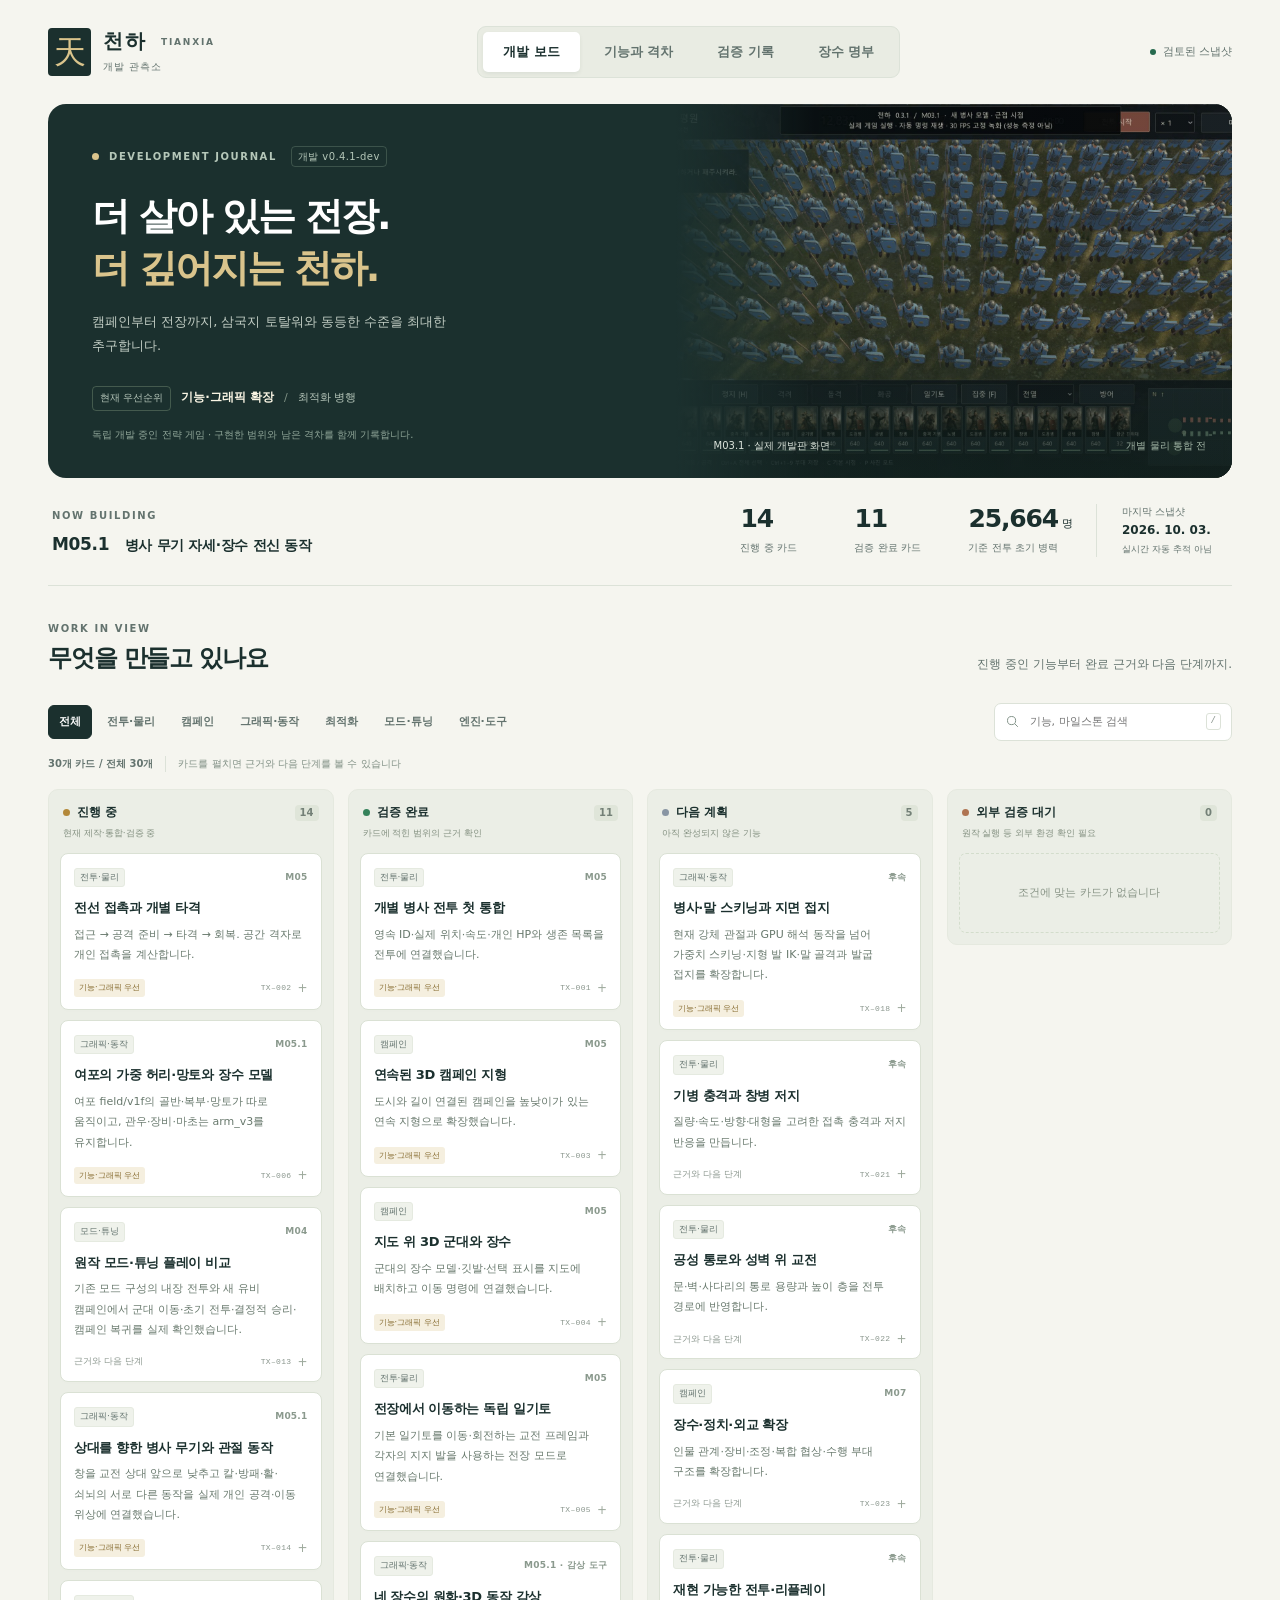
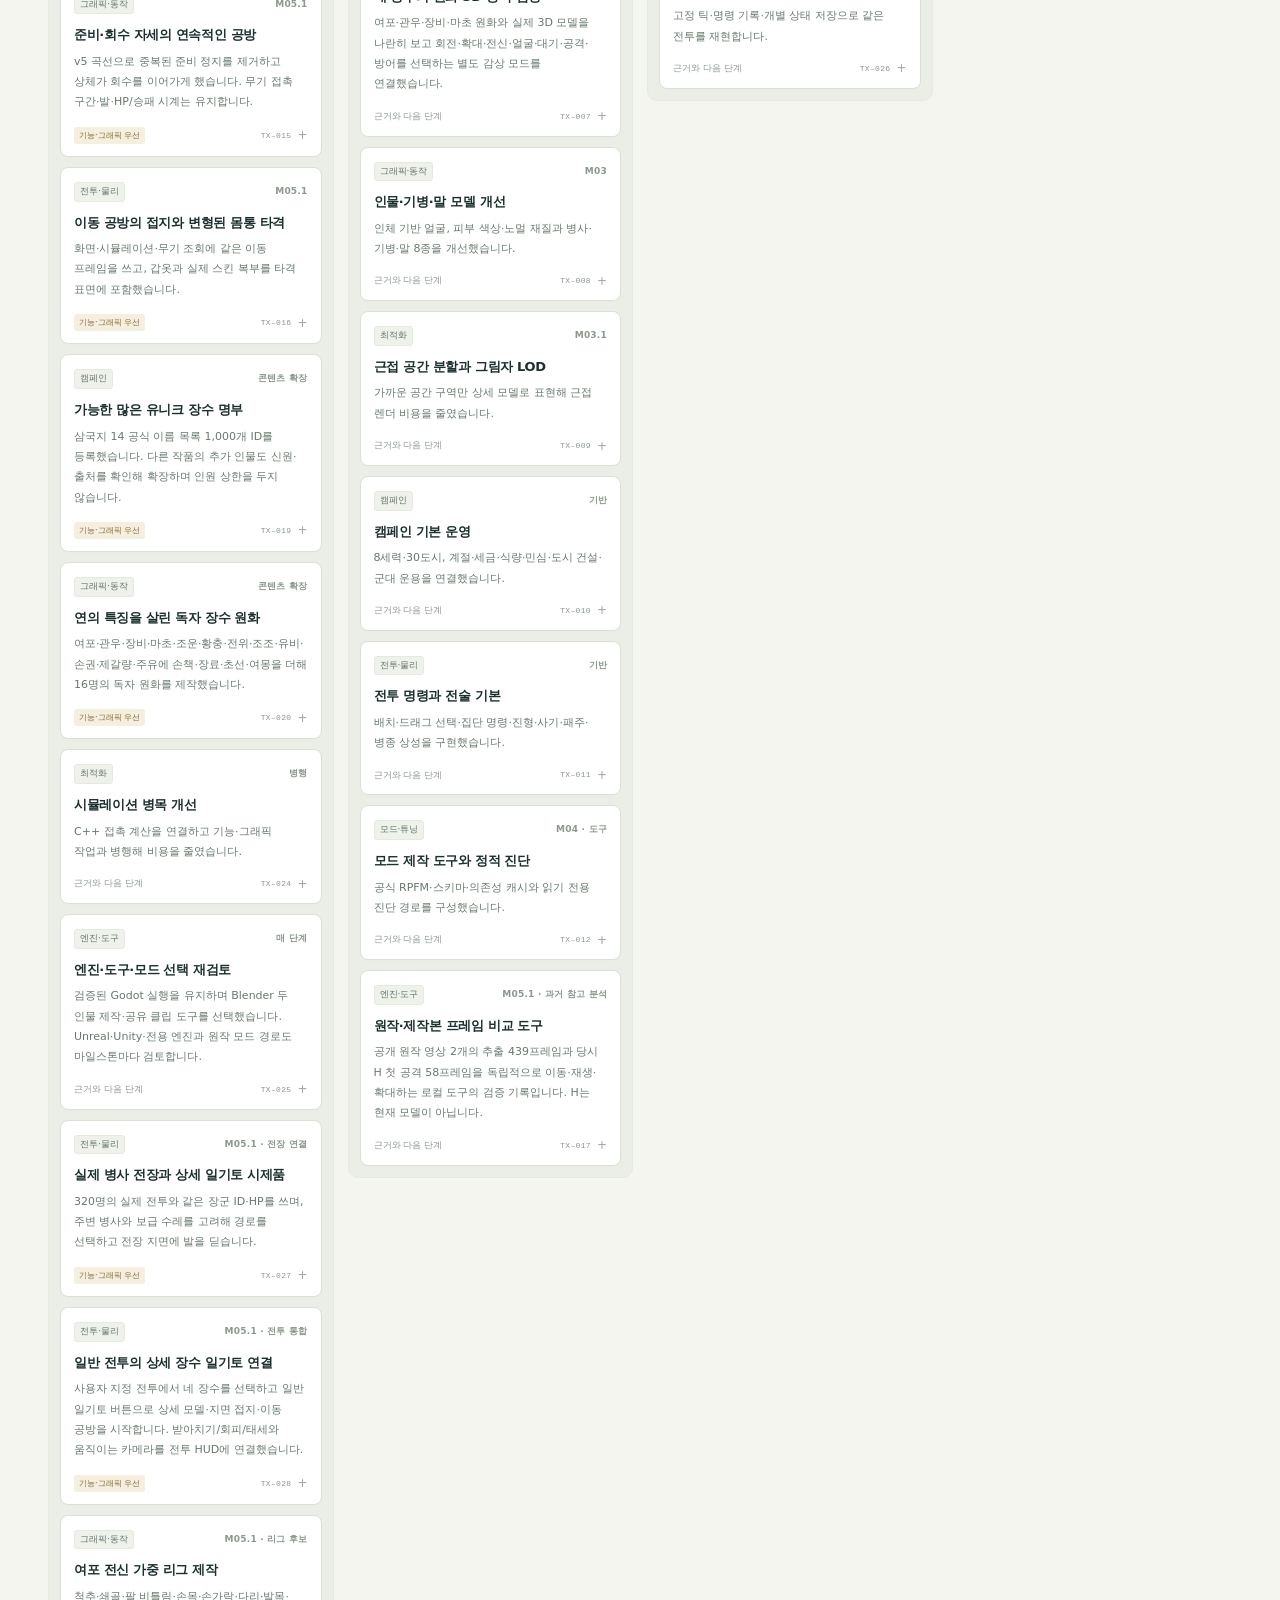
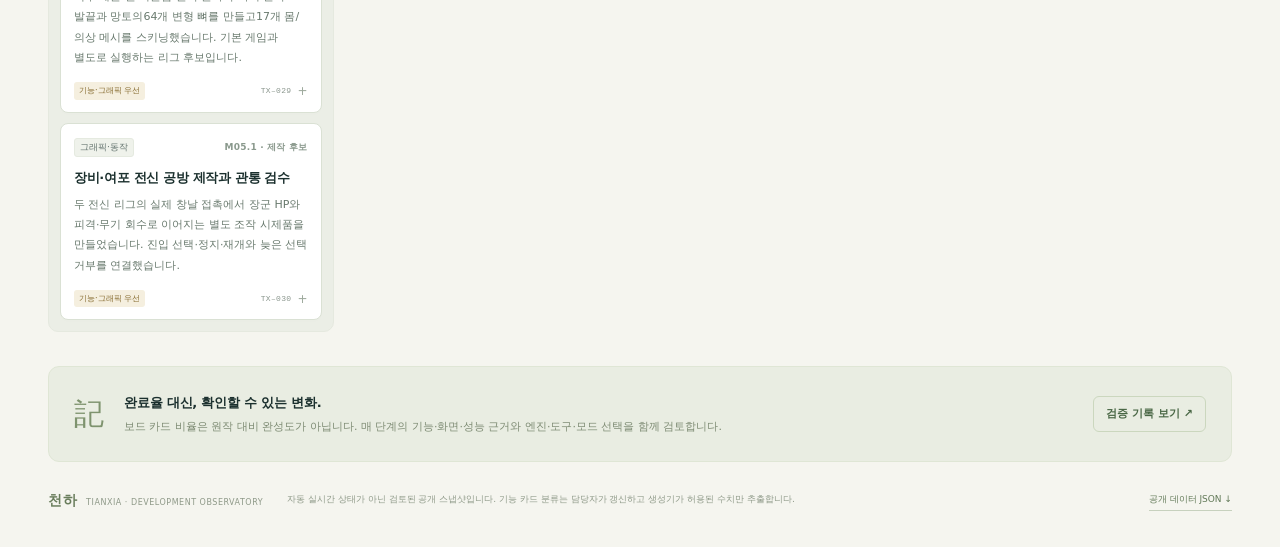
==== index.html @ 1b439d25 "Track playable first-strike recoil prototype and remaining battle work" ====
<!doctype html>
<html lang="ko">
<head>
  <meta charset="utf-8">
  <meta name="viewport" content="width=device-width, initial-scale=1">
  <meta name="theme-color" content="#152624">
  <meta name="description" content="천하 개발 관측소. 캠페인, 개별 병사 전투, 그래픽과 모드 제작의 현재 상태·계획·검증 기록을 확인합니다.">
  <title>천하 — 개발 관측소</title>
  <link rel="icon" href="data:image/svg+xml,%3Csvg xmlns='http://www.w3.org/2000/svg' viewBox='0 0 64 64'%3E%3Crect width='64' height='64' rx='12' fill='%23152624'/%3E%3Ctext x='32' y='47' text-anchor='middle' font-size='44' fill='%23e8cf96'%3E天%3C/text%3E%3C/svg%3E">
  <link rel="stylesheet" href="styles.css">
  <script defer src="monitor-data.js?v=20261003-reactive-first-strike"></script>
  <script defer src="app.js?v=20260928-armv3"></script>
</head>
<body>
  <a class="skip-link" href="#workspace">본문으로 이동</a>
  <header class="site-header">
    <a class="brand" href="#board" aria-label="천하 개발 관측소 처음으로"><span class="seal" aria-hidden="true">天</span><span><strong>천하 <span>TIANXIA</span></strong><small>개발 관측소</small></span></a>
    <nav class="view-nav" aria-label="보기 선택">
      <button type="button" data-view="board" class="active" aria-pressed="true">개발 보드</button>
      <button type="button" data-view="parity" aria-pressed="false">기능과 격차</button>
      <button type="button" data-view="evidence" aria-pressed="false">검증 기록</button>
      <a href="officers.html">장수 명부</a>
    </nav>
    <div class="snapshot-mark"><span class="status-dot"></span>검토된 스냅샷</div>
  </header>

  <main>
    <section class="hero" aria-labelledby="hero-title">
      <div class="hero-copy">
        <div class="eyebrow"><span class="live-mark"></span>DEVELOPMENT JOURNAL <span class="hero-version" id="hero-version">개발 빌드 확인 중</span></div>
        <h1 id="hero-title">더 살아 있는 전장.<br><span>더 깊어지는 천하.</span></h1>
        <p class="hero-description">캠페인부터 전장까지, 삼국지 토탈워와 동등한 수준을 최대한 추구합니다.</p>
        <div class="hero-priority"><span>현재 우선순위</span><strong>기능·그래픽 확장</strong><i aria-hidden="true">/</i><span>최적화 병행</span></div>
        <p class="hero-footnote">독립 개발 중인 전략 게임 · 구현한 범위와 남은 격차를 함께 기록합니다.</p>
      </div>
      <figure class="hero-image">
        <img src="assets/battle-m03-1.png" alt="천하 M03.1 개발판에서 방패와 창을 든 보병들의 근접 전투 화면" width="1920" height="1080" fetchpriority="high">
        <figcaption><span>M03.1 · 실제 개발판 화면</span><small>개별 물리 통합 전</small></figcaption>
      </figure>
    </section>

    <section class="summary-strip" aria-label="개발 현황 요약">
      <div class="summary-primary"><span class="eyebrow">NOW BUILDING</span><strong><b id="current-milestone">M05.1</b> <span id="current-milestone-title">병사 무기 자세·장수 전신 동작</span></strong></div>
      <div class="summary-value"><strong id="count-active">—</strong><span>진행 중 카드</span></div>
      <div class="summary-value"><strong id="count-complete">—</strong><span>검증 완료 카드</span></div>
      <div class="summary-value"><strong>25,664<small>명</small></strong><span>기준 전투 초기 병력</span></div>
      <div class="summary-updated"><span>마지막 스냅샷</span><time id="updated-time">—</time><small>실시간 자동 추적 아님</small></div>
    </section>

    <section class="workspace" id="workspace" aria-labelledby="workspace-title">
      <div class="section-heading"><div><div class="eyebrow" id="section-eyebrow">WORK IN VIEW</div><h2 id="workspace-title">무엇을 만들고 있나요</h2></div><p id="section-description">진행 중인 기능부터 완료 근거와 다음 단계까지.</p></div>
      <div class="toolbar" id="toolbar">
        <div class="domain-filters" id="domain-filters" role="group" aria-label="분야 필터"></div>
        <label class="search-box"><svg viewBox="0 0 24 24" fill="none" stroke="currentColor" stroke-width="1.6" aria-hidden="true"><circle cx="10.5" cy="10.5" r="6.5"></circle><path d="m15.5 15.5 5 5"></path></svg><span class="sr-only">카드와 기능 검색</span><input id="search" type="search" placeholder="기능, 마일스톤 검색" autocomplete="off"><kbd aria-hidden="true">/</kbd></label>
      </div>
      <div class="results-bar" id="results-bar"><span id="result-count" role="status" aria-live="polite"></span><span>카드를 펼치면 근거와 다음 단계를 볼 수 있습니다</span><button id="reset-filters" type="button" hidden>필터 초기화</button></div>

      <section id="board-view" class="view-panel" aria-label="상태별 개발 카드"><div class="kanban-board" id="kanban-board"></div></section>
      <section id="parity-view" class="view-panel" aria-label="기능 구현 범위 비교" hidden>
        <div class="context-note"><span class="note-symbol" aria-hidden="true">↗</span><p><strong>항목별 격차를 좁혀갑니다.</strong> 표의 ‘기반 구현’은 해당 분야 전체의 완성을 뜻하지 않습니다. 현재 동작하는 범위와 아직 필요한 기능을 함께 읽어주세요.</p></div>
        <div class="parity-wrap"><table class="parity-table"><caption class="sr-only">분야별 현재 구현, 남은 격차와 다음 작업</caption><thead><tr><th scope="col">분야</th><th scope="col">현재 구현</th><th scope="col">남은 격차</th><th scope="col">다음 작업</th></tr></thead><tbody id="parity-body"></tbody></table></div>
        <p id="parity-empty" class="empty-state" hidden>조건에 맞는 분야가 없습니다. 다른 검색어나 분야를 선택해주세요.</p>
      </section>
      <section id="evidence-view" class="view-panel" aria-label="마일스톤과 성능 검증 기록" hidden>
        <div class="milestone-timeline" id="milestone-timeline"></div>
        <div class="evidence-grid">
          <article class="evidence-card render-evidence"><div class="card-eyebrow"><span>M03.1 · 확인된 렌더 성능</span><span class="badge complete">측정 완료</span></div><h3>근접 화면을 더 가볍게</h3><div class="fps-comparison"><div><span>이전</span><strong id="fps-before">—</strong><small>평균 FPS</small></div><span class="comparison-arrow" aria-hidden="true">→</span><div class="fps-after"><span>개선 후</span><strong id="fps-after">—</strong><small>평균 FPS</small></div></div><div class="metric-row"><div><span>원거리 평균</span><strong id="fps-wide">—</strong></div><div><span>근접 p99 프레임</span><strong id="render-p99">—</strong></div><div><span>GPU 검사</span><strong id="gpu-checks">—</strong></div></div><p class="measurement-conditions" id="render-conditions"></p><p class="scope-note" id="render-scope"></p></article>
          <article class="evidence-card physics-evidence"><div class="card-eyebrow"><span>M05 · 첫 개별 병사 모듈</span><span class="badge in_progress">통합 진행</span></div><h3>개인 접촉, 숫자로 확인하기</h3><p class="physics-intro">기능 검사 통과와 대규모 실시간 성능을 따로 확인합니다.</p><div class="metric-row physics-top"><div><span>통과한 기능 검사</span><strong id="physics-checks">—</strong></div><div><span>접촉 타격 의도</span><strong id="physics-hits">—</strong></div><div><span>개별 사망</span><strong id="physics-deaths">—</strong></div></div><div class="physics-cost"><span>대규모 접촉 CPU / 스텝</span><div><strong id="physics-median">미측정</strong><span id="physics-p99">p99 미측정</span></div><p id="physics-budget"></p></div><p class="measurement-conditions" id="physics-conditions"></p><p class="scope-note">초기 분리 모델의 검사입니다. 완전한 비관통·3D 강체·무기 골격 충돌을 검증한 결과가 아닙니다. 통합 플레이·GPU 측정은 별도입니다.</p></article>
        </div>
        <div class="evidence-bottom"><article><h3>상태는 이렇게 읽습니다</h3><ul id="evidence-policy"></ul></article><article><h3>공개 데이터의 출처</h3><div id="evidence-sources"></div></article></div>
      </section>
    </section>
    <aside class="scope-banner"><span class="scope-icon" aria-hidden="true">記</span><div><strong>완료율 대신, 확인할 수 있는 변화.</strong><p>보드 카드 비율은 원작 대비 완성도가 아닙니다. 매 단계의 기능·화면·성능 근거와 엔진·도구·모드 선택을 함께 검토합니다.</p></div><button type="button" data-view="evidence">검증 기록 보기 <span aria-hidden="true">↗</span></button></aside>
  </main>
  <footer class="site-footer"><span><strong>천하</strong> TIANXIA · DEVELOPMENT OBSERVATORY</span><p id="snapshot-note">검토된 공개 개발 스냅샷</p><a href="monitor-data.json" download>공개 데이터 JSON <span aria-hidden="true">↓</span></a></footer>
  <noscript><div class="noscript-message">이 대시보드는 카드 표시와 필터에 JavaScript를 사용합니다. <a href="monitor-data.json">공개 데이터 JSON</a>에서 내용을 확인할 수 있습니다.</div></noscript>
</body>
</html>
---- styles.css ----
@charset "UTF-8";
:root{--ink:#1b302e;--muted:#63736e;--paper:#f5f5ef;--line:#dce2d8;--green:#266a4e;--gold:#dac48c;--white:#fff;--radius:14px;--font:"Pretendard","Apple SD Gothic Neo","Malgun Gothic",system-ui,sans-serif}
*{box-sizing:border-box}body{margin:0;background:var(--paper);color:var(--ink);font-family:var(--font);font-size:14px;line-height:1.65;word-break:keep-all}button,input{font:inherit}button,a,input{ -webkit-tap-highlight-color:transparent}button{cursor:pointer}button:focus-visible,a:focus-visible,input:focus-visible,summary:focus-visible{outline:3px solid #aa7b2e;outline-offset:4px}button{color:inherit}a{color:inherit;text-decoration:none}img{max-width:100%;display:block}h1,h2,h3,p,figure{margin:0}button{border:0;background:none}button[hidden],[hidden]{display:none!important}.sr-only{position:absolute;width:1px;height:1px;padding:0;margin:-1px;overflow:hidden;clip:rect(0,0,0,0);white-space:nowrap;border:0}.skip-link{position:fixed;top:-80px;left:16px;background:var(--ink);color:#fff;padding:12px 20px;z-index:10}.skip-link:focus{top:12px}.eyebrow{font-size:10px;letter-spacing:.16em;font-weight:750;line-height:1.5;color:var(--muted)}
.site-header{max-width:1584px;margin:auto;height:104px;padding:0 48px;display:flex;align-items:center;justify-content:space-between;gap:28px}.brand{display:flex;align-items:center;gap:12px;min-width:180px}.seal{display:grid;place-items:center;background:var(--ink);color:var(--gold);width:43px;height:48px;border-radius:4px;font-family:serif;font-size:32px;line-height:1}.brand strong{font-size:20px;letter-spacing:.1em;line-height:1.2}.brand strong span{font-size:9px;letter-spacing:.2em;vertical-align:middle;margin-left:5px;color:var(--muted)}.brand small{display:block;font-size:10px;color:var(--muted);letter-spacing:.1em;margin-top:4px}.view-nav{display:flex;gap:4px;padding:5px;background:#e9ece3;border:1px solid var(--line);border-radius:9px}.view-nav button{padding:9px 20px;border-radius:5px;font-size:13px;font-weight:650;color:var(--muted);transition:background .18s,color .18s}.view-nav button:hover{color:var(--ink);background:#f3f5ef}.view-nav button.active{background:#fff;color:var(--ink);box-shadow:0 2px 4px #172b2110}.snapshot-mark{font-size:11px;color:var(--muted);display:flex;align-items:center;gap:7px}.status-dot{width:6px;height:6px;border-radius:50%;background:var(--green)}main{max-width:1584px;padding:0 48px;margin:auto}
.hero{background:var(--ink);border-radius:18px;min-height:350px;display:grid;grid-template-columns:1fr 47%;overflow:hidden;color:#fff;position:relative}.hero-copy{padding:42px 44px 35px;z-index:1}.hero .eyebrow{color:#b5c7b9;display:flex;align-items:center;gap:10px}.live-mark{width:7px;height:7px;background:var(--gold);border-radius:50%}.hero-version{font-weight:500;border:1px solid #66807170;border-radius:4px;padding:2px 6px;font-size:10px;letter-spacing:.04em;margin-left:4px}.hero h1{font-size:clamp(29px,3vw,43px);letter-spacing:-.055em;font-weight:650;line-height:1.35;margin:23px 0 16px}.hero h1 span{color:var(--gold)}.hero-description{font-size:13px;line-height:1.9;color:#c2cdc4;max-width:385px}.hero-priority{display:flex;align-items:center;gap:10px;font-size:11px;margin-top:27px;color:#b6c6ba}.hero-priority strong{font-size:12px;color:#faf5e4}.hero-priority>span:first-child{border:1px solid #9cb59450;border-radius:4px;padding:3px 7px;font-size:10px}.hero-priority i{font-style:normal;color:#809386}.hero-footnote{font-size:10px;color:#8fa598;margin-top:16px}.hero-image{position:relative;min-width:0;background:#2e3b2e}.hero-image:after{content:"";position:absolute;inset:0;background:linear-gradient(90deg,#1b302e 0%,#1b302e30 25%,#17272412 65%),linear-gradient(0deg,#11211ecf,transparent 40%);pointer-events:none}.hero-image img{width:100%;height:100%;object-fit:cover;object-position:53% 44%;position:absolute;filter:saturate(.7)}.hero-image figcaption{position:absolute;bottom:24px;right:26px;left:38px;z-index:1;display:flex;justify-content:space-between;gap:12px;font-size:10px;color:#dce4dc}.hero-image figcaption small{font-size:10px;color:#a3b6a6}
.summary-strip{display:flex;align-items:center;justify-content:space-between;gap:24px;padding:25px 4px 27px;border-bottom:1px solid var(--line)}.summary-primary{flex:1}.summary-primary strong{display:block;font-size:17px;margin-top:4px;font-weight:750;letter-spacing:-.02em}.summary-primary strong span{font-size:14px;font-weight:600;margin-left:10px}.summary-value{min-width:90px}.summary-value>strong{display:block;font-size:25px;line-height:1.2;letter-spacing:-.045em;font-weight:650;font-variant-numeric:tabular-nums}.summary-value small{font-size:11px;font-weight:500;margin-left:4px}.summary-value>span{display:block;font-size:10px;color:var(--muted);margin-top:6px}.summary-updated{border-left:1px solid var(--line);padding-left:25px;min-width:132px;display:grid;font-size:10px;color:var(--muted)}.summary-updated time{font-size:12px;color:var(--ink);font-weight:600}.summary-updated small{font-size:9px;margin-top:2px}
.workspace{padding-top:35px;scroll-margin-top:25px}.section-heading{display:flex;align-items:flex-end;justify-content:space-between;gap:20px}.section-heading h2{font-size:24px;letter-spacing:-.05em;font-weight:650;margin-top:3px}.section-heading>p{font-size:12px;color:var(--muted);padding-bottom:4px}.toolbar{display:flex;justify-content:space-between;align-items:center;gap:15px;margin-top:24px}.domain-filters{display:flex;gap:4px;flex-wrap:wrap}.domain-filters button{font-size:11px;font-weight:600;padding:7px 10px;border-radius:6px;color:var(--muted);border:1px solid transparent;transition:all .15s}.domain-filters button:hover{background:#e7ece2;color:var(--ink)}.domain-filters button.active{background:var(--ink);color:#fff;border-color:var(--ink)}.search-box{display:flex;align-items:center;gap:8px;background:#fff;border:1px solid var(--line);padding:8px 10px;border-radius:7px;min-width:217px}.search-box svg{width:15px;height:15px;color:#839389;flex-shrink:0}.search-box input{min-width:0;width:170px;border:0;outline:none;background:transparent;font-size:11px;color:var(--ink)}.search-box:focus-within{border-color:#638271;box-shadow:0 0 0 2px #266a4e14}.search-box input:focus-visible{outline:none}.search-box kbd{font-size:9px;border:1px solid var(--line);padding:0 4px;border-radius:3px;color:#86918a}.results-bar{display:flex;align-items:center;gap:12px;font-size:10px;color:#819085;margin:14px 0 16px;min-height:18px}.results-bar>span:first-child{color:var(--muted);font-weight:600}.results-bar>span:nth-child(2){border-left:1px solid var(--line);padding-left:12px}.results-bar button{font-size:10px;color:var(--green);text-decoration:underline;padding:0;margin-left:auto}
.kanban-board{display:grid;grid-template-columns:repeat(4,minmax(0,1fr));gap:14px;align-items:start}.kanban-column{background:#ebeee6;padding:13px 11px 11px;border-radius:10px;min-width:0;border:1px solid #e5e9df}.column-heading{display:flex;align-items:center;gap:7px;padding:0 3px}.column-heading h3{font-size:12px;font-weight:700}.column-heading .count{font-size:10px;color:#738077;font-weight:650;background:#dfe5d9;padding:0 5px;border-radius:4px;margin-left:auto}.column-dot{width:7px;height:7px;flex-shrink:0;border-radius:50%}.in_progress .column-dot{background:#b38839}.complete .column-dot{background:#35825b}.planned .column-dot{background:#8895a3}.external .column-dot{background:#af7452}.column-description{font-size:9px;color:#839080;margin:3px 3px 12px}.card-stack{display:grid;gap:10px}.task-card{background:#fff;border:1px solid #dae1d4;border-radius:8px;box-shadow:0 2px 3px #1b302e02;transition:border-color .15s,box-shadow .15s}.task-card:hover{border-color:#aebfa8;box-shadow:0 3px 10px #1b302e08}.task-card summary{cursor:pointer;list-style:none;padding:14px 13px 12px}.task-card summary::-webkit-details-marker{display:none}.task-meta{display:flex;align-items:center;justify-content:space-between;gap:5px;font-size:9px;line-height:1.3;margin-bottom:11px;color:var(--muted)}.domain-label{background:#eff2eb;border:1px solid #e5eae0;padding:3px 5px;border-radius:3px;white-space:nowrap}.milestone-label{font-weight:650;font-size:9px;letter-spacing:.025em;color:#8a998d}.task-title{font-size:13px;line-height:1.5;font-weight:750;letter-spacing:-.025em;color:var(--ink)}.task-summary{font-size:11px;line-height:1.85;color:#68796d;margin-top:7px;word-break:keep-all}.task-bottom{display:flex;align-items:center;gap:6px;margin-top:14px;font-size:9px;color:#8a968d}.priority-chip{font-size:8px;color:#856a2e;background:#f5efdf;padding:2px 5px;border-radius:3px}.task-id{margin-left:auto;font-size:8px;font-family:ui-monospace,monospace;letter-spacing:.04em}.expand-icon{font-size:12px;line-height:1;color:#9da99c;transition:transform .15s}.task-card[open] .expand-icon{transform:rotate(45deg)}.task-detail{border-top:1px solid #e8ece3;background:#fbfcf9;padding:12px 13px;border-radius:0 0 8px 8px}.task-detail h4{margin:0 0 4px;font-size:9px;letter-spacing:.03em;color:#758b79}.task-detail p{font-size:11px;color:#5b6e5e;line-height:1.85}.task-detail h4:not(:first-child){margin-top:10px}.column-empty{font-size:11px;color:#899587;text-align:center;padding:30px 10px;border:1px dashed #d3ddcc;border-radius:7px}.context-note{display:flex;gap:14px;background:#e9eee4;padding:16px 19px;border-radius:9px;margin-bottom:18px;font-size:12px;color:var(--muted)}.context-note strong{color:var(--ink);margin-right:7px}.note-symbol{font-size:23px;line-height:1.1;color:#638566}.parity-wrap{overflow:auto;background:#fff;border:1px solid var(--line);border-radius:10px}.parity-table{width:100%;border-collapse:collapse;font-size:12px;min-width:740px;table-layout:fixed}.parity-table th{text-align:left;background:#e9eee4;padding:14px 20px;font-size:10px;color:#6b7e6b;font-weight:600;letter-spacing:.03em}.parity-table th:first-child{width:18%}.parity-table th:last-child{width:22%}.parity-table td{padding:21px 20px;border-top:1px solid #e8ece3;vertical-align:top;line-height:1.9;color:#657365}.parity-table td:first-child{color:var(--ink);font-weight:750}.parity-table tr:hover td{background:#fcfdf9}.parity-level{display:block;font-size:9px;font-weight:500;color:#779076;margin-top:6px}.parity-table td:nth-child(3){color:#8a735c}.parity-table td:last-child{color:#3e6a52}.empty-state{padding:40px;text-align:center;color:var(--muted)}
.milestone-timeline{display:grid;grid-template-columns:repeat(5,minmax(0,1fr));margin:22px 0 27px;border:1px solid var(--line);border-radius:10px;background:#fff;overflow:hidden}.timeline-item{padding:20px 19px;border-right:1px solid var(--line)}.timeline-item:last-child{border-right:none}.timeline-meta{display:flex;gap:7px;align-items:center;justify-content:space-between;margin-bottom:15px}.timeline-id{font-size:12px;font-weight:750}.badge{display:inline-flex;align-items:center;font-size:9px;line-height:1.4;padding:3px 6px;border-radius:4px;white-space:nowrap}.badge.complete{background:#e5f0e5;color:#3e7652}.badge.in_progress{background:#f3ead5;color:#927024}.badge.planned{background:#e9edf1;color:#79899c}.badge.external{background:#f3e7df;color:#98694a}.timeline-item h3{font-size:12px;font-weight:750;letter-spacing:-.02em}.timeline-item p{font-size:10px;line-height:1.8;color:var(--muted);margin-top:7px}.timeline-evidence{border-top:1px solid #ebeee6;padding-top:8px;margin-top:13px!important;font-size:9px!important;color:#789176!important}.evidence-grid{display:grid;grid-template-columns:1fr 1fr;gap:18px}.evidence-card{border:1px solid var(--line);background:#fff;border-radius:12px;padding:25px 27px}.card-eyebrow{display:flex;justify-content:space-between;gap:10px;font-size:10px;font-weight:600;color:#7c8c7e}.evidence-card h3{font-size:21px;letter-spacing:-.04em;margin-top:9px;font-weight:650}.fps-comparison{display:flex;align-items:center;gap:30px;margin:24px 0}.fps-comparison>div{display:grid}.fps-comparison div>span{font-size:10px;color:#8b978b}.fps-comparison strong{font-size:43px;font-weight:600;letter-spacing:-.05em;font-variant-numeric:tabular-nums;line-height:1.25;color:#7e8a7e}.fps-comparison small{font-size:10px;color:#81927e}.fps-comparison .fps-after strong{color:var(--green)}.comparison-arrow{font-size:26px;color:#a8b8a0}.metric-row{display:flex;gap:27px;border-top:1px solid #e7ede0;border-bottom:1px solid #e7ede0;padding:14px 0}.metric-row>div{display:grid;gap:3px}.metric-row span{font-size:9px;color:#7d8a79}.metric-row strong{font-size:16px;font-weight:650;font-variant-numeric:tabular-nums}.measurement-conditions{font-size:10px;color:#85927f;margin-top:14px;line-height:1.8}.scope-note{font-size:10px;color:#718068;background:#f0f4ea;border-radius:5px;padding:10px 12px;margin-top:13px;line-height:1.8}.physics-intro{font-size:11px;color:#7f8a79;margin-top:8px}.physics-top{margin-top:22px;border-top:none;padding-top:0}.physics-cost{padding-top:16px}.physics-cost>span{font-size:10px;color:#8a947e}.physics-cost>div{display:flex;align-items:baseline;gap:15px;margin:3px 0}.physics-cost strong{font-size:29px;letter-spacing:-.04em;font-weight:650;color:#936d36}.physics-cost div>span{font-size:10px;color:#8a927a}.physics-cost p{font-size:10px;color:#986e34}.evidence-bottom{display:grid;grid-template-columns:1fr 1fr;gap:34px;margin-top:29px}.evidence-bottom h3{font-size:13px;font-weight:700}.evidence-bottom ul{padding-left:16px;font-size:11px;color:var(--muted);line-height:2}.evidence-bottom article{padding:0 3px}.evidence-source{display:grid;grid-template-columns:105px 1fr;gap:8px;margin-top:11px;font-size:10px}.evidence-source strong{font-weight:650;color:#5f765f}.evidence-source p{font-size:10px;color:var(--muted)}.evidence-source small{display:block;font-size:9px;color:#899981;margin-top:1px}
.scope-banner{display:flex;align-items:center;gap:20px;background:#e9ede2;border:1px solid #dfe6d5;border-radius:11px;padding:24px 25px;margin:34px 0 0}.scope-icon{font-family:serif;font-size:30px;color:#7e936e;line-height:1}.scope-banner strong{font-size:13px;font-weight:700;letter-spacing:-.015em}.scope-banner p{font-size:11px;color:#7d8b73;margin-top:4px}.scope-banner button{margin-left:auto;white-space:nowrap;font-size:11px;color:#496745;font-weight:600;padding:8px 12px;border:1px solid #cbd7be;border-radius:6px}.scope-banner button:hover{background:#dde6d3}.site-footer{max-width:1584px;margin:auto;padding:27px 48px 35px;display:flex;align-items:center;gap:24px;color:#8e9988;font-size:9px}.site-footer>span{font-size:8px;letter-spacing:.065em;white-space:nowrap}.site-footer>span strong{font-size:14px;margin-right:6px;color:#697d5c}.site-footer p{max-width:620px;line-height:1.7}.site-footer a{margin-left:auto;white-space:nowrap;border-bottom:1px solid #c7d1be;padding:3px 0;color:#617957}.noscript-message{padding:22px;background:#fff;border:1px solid var(--line);margin:20px;position:fixed;bottom:0;right:0;left:0;z-index:10}
@media(min-width:1600px){.hero{min-height:375px}.hero-copy{padding-top:46px}.hero h1{font-size:46px}.task-summary{font-size:12px}.task-title{font-size:14px}}
@media(max-width:1180px){.site-header,main{padding-left:28px;padding-right:28px}.site-header{height:92px}.site-footer{padding-left:28px;padding-right:28px}.snapshot-mark{display:none}.hero-copy{padding:33px 30px}.hero h1{font-size:35px}.hero-description{font-size:12px}.hero-priority{flex-wrap:wrap;gap:8px;margin-top:22px}.hero-footnote{font-size:9px}.summary-primary strong span{display:block;font-size:12px;margin:3px 0 0}.summary-updated{padding-left:16px;min-width:117px}.summary-strip{gap:18px}.domain-filters button{font-size:10px;padding:7px 8px}.search-box{min-width:190px}.search-box input{width:144px}.kanban-board{gap:10px}.kanban-column{padding:12px 8px 8px}.task-card summary{padding:12px 10px}.task-title{font-size:12px}.task-summary{font-size:10px}.column-description{font-size:8px}.timeline-item{padding:17px 12px}.timeline-meta{align-items:flex-start;flex-direction:column;gap:5px}.evidence-card{padding:23px}.section-heading>p{font-size:11px}.metric-row{gap:21px}}
@media(max-width:900px){.hero{grid-template-columns:1fr 42%;min-height:325px}.hero h1{font-size:30px}.hero-description{font-size:11px;max-width:310px}.hero-priority i,.hero-priority>span:last-child{display:none}.hero-copy{padding:30px 25px}.hero-image figcaption{left:18px;right:18px;display:block;font-size:9px}.hero-image figcaption small{display:block;margin-top:3px;font-size:8px}.summary-strip{flex-wrap:wrap;gap:18px}.summary-primary{min-width:240px}.summary-value{min-width:70px}.summary-value>strong{font-size:23px}.summary-updated{display:none}.kanban-board{grid-template-columns:repeat(2,minmax(0,1fr));gap:16px}.kanban-column{padding:14px 11px 11px}.task-card summary{padding:15px}.task-title{font-size:14px}.task-summary{font-size:12px}.task-meta,.column-description{font-size:10px}.column-heading h3{font-size:13px}.toolbar{flex-wrap:wrap;gap:13px}.search-box{flex:1;min-width:250px}.search-box input{width:100%}.domain-filters{flex:1;min-width:100%}.domain-filters button{font-size:11px}.search-box kbd{display:none}.section-heading>p{display:none}.evidence-grid{grid-template-columns:1fr}.milestone-timeline{grid-template-columns:repeat(3,minmax(0,1fr))}.timeline-item{padding:20px;border-bottom:1px solid var(--line)}.timeline-item:nth-child(3){border-right:none}.timeline-item:nth-child(n+4){border-bottom:none}.timeline-meta{flex-direction:row}.evidence-bottom{gap:24px}.scope-banner p{font-size:10px}.site-footer{flex-wrap:wrap;gap:10px 20px}.site-footer p{order:3;min-width:100%}.metric-row{gap:40px}.fps-comparison{gap:48px}}
@media(max-width:600px){.site-header{padding:20px 18px 16px;height:auto;gap:17px;flex-wrap:wrap}.brand .seal{width:35px;height:40px;font-size:27px}.brand{gap:10px}.brand strong{font-size:17px}.brand small{font-size:9px}.view-nav{width:100%;gap:3px;order:2}.view-nav button{flex:1;padding:8px 8px;font-size:11px}.snapshot-mark{display:flex;align-self:center;font-size:9px;margin-left:auto}main{padding:0 18px}.hero{grid-template-columns:1fr;min-height:0;border-radius:12px}.hero-copy{padding:30px 26px 24px}.hero h1{font-size:32px;margin-top:20px}.hero .eyebrow{font-size:9px;letter-spacing:.12em}.hero-description{font-size:12px;max-width:95%}.hero-priority{margin-top:23px}.hero-priority i,.hero-priority>span:last-child{display:inline}.hero-footnote{font-size:9px}.hero-image{height:175px}.hero-image:after{background:linear-gradient(0deg,#11211ed9,transparent 70%),linear-gradient(180deg,#1b302e 0%,transparent 35%)}.hero-image img{object-position:50% 42%}.hero-image figcaption{display:flex;align-items:center;bottom:14px;left:23px;right:23px;font-size:9px}.summary-strip{display:grid;grid-template-columns:1fr 1fr 1.4fr;gap:18px 15px;padding:22px 0}.summary-primary{grid-column:1/-1;min-width:0}.summary-primary strong{font-size:17px}.summary-primary strong span{display:inline;font-size:13px;margin-left:8px}.summary-value{min-width:0;border-left:1px solid var(--line);padding-left:13px}.summary-value:nth-child(2){border-left:0;padding-left:0}.summary-value>strong{font-size:23px}.summary-value>span{font-size:9px}.workspace{padding-top:25px}.section-heading h2{font-size:23px}.toolbar{margin-top:18px}.domain-filters{gap:3px}.domain-filters button{font-size:10px;padding:6px 8px}.search-box{padding:10px}.search-box input{font-size:12px}.results-bar{margin:12px 0;font-size:10px}.results-bar>span:nth-child(2){display:none}.kanban-board{grid-template-columns:1fr;gap:18px}.kanban-column{padding:15px 12px 12px}.column-description{font-size:10px;margin-bottom:13px}.card-stack{gap:10px}.task-card summary{padding:15px}.task-title{font-size:14px}.task-summary{font-size:12px}.task-meta{margin-bottom:10px}.task-detail{padding:13px 15px}.task-detail h4{font-size:10px}.task-detail p{font-size:12px}.task-bottom{margin-top:12px}.scope-banner{padding:20px;gap:13px;flex-wrap:wrap;margin-top:24px}.scope-banner>div{flex:1}.scope-icon{font-size:26px}.scope-banner button{margin-left:39px;font-size:10px}.scope-banner p{font-size:10px;line-height:1.8}.site-footer{padding:23px 18px 30px;font-size:9px;gap:10px}.site-footer>span{font-size:7px}.site-footer a{font-size:9px}.context-note{font-size:11px;padding:15px;gap:10px}.context-note strong{display:block}.milestone-timeline{grid-template-columns:1fr;margin-top:16px}.timeline-item{padding:17px 19px;border-right:none;border-bottom:1px solid var(--line)!important}.timeline-item:last-child{border-bottom:0!important}.timeline-meta{margin-bottom:8px;justify-content:flex-start;gap:10px;align-items:center}.timeline-item h3{font-size:14px}.timeline-item p{font-size:11px;margin-top:4px}.timeline-evidence{padding-top:7px;margin-top:8px!important}.evidence-card{padding:20px}.evidence-card h3{font-size:22px}.card-eyebrow{font-size:9px}.fps-comparison{gap:32px;margin:22px 0}.fps-comparison strong{font-size:40px}.metric-row{gap:20px}.metric-row strong{font-size:14px}.physics-cost>div{flex-wrap:wrap;gap:2px 15px}.physics-cost strong{font-size:27px}.evidence-bottom{grid-template-columns:1fr;gap:19px}.evidence-bottom ul{font-size:11px}.evidence-source{grid-template-columns:100px 1fr}.evidence-source p{font-size:11px}.parity-table{min-width:790px}.parity-table td{font-size:11px;padding:19px 15px}}
@media(prefers-reduced-motion:reduce){*{scroll-behavior:auto!important;transition:none!important}}
.task-title{margin:0}
.summary-primary b{font-weight:inherit}
@media(min-width:1100px){.milestone-timeline{grid-template-columns:repeat(3,minmax(0,1fr))}.timeline-item:nth-child(-n+3){border-bottom:1px solid var(--line)}.timeline-item:nth-child(3){border-right:0}}
.view-nav a{display:flex;align-items:center;padding:9px 20px;border-radius:5px;font-size:13px;font-weight:650;color:var(--muted);white-space:nowrap}.view-nav a:hover{color:var(--ink);background:#f3f5ef}
@media(max-width:1150px){.view-nav a{padding:8px 11px;font-size:12px}}
@media(max-width:580px){.view-nav a{padding:8px 6px;font-size:10px}}
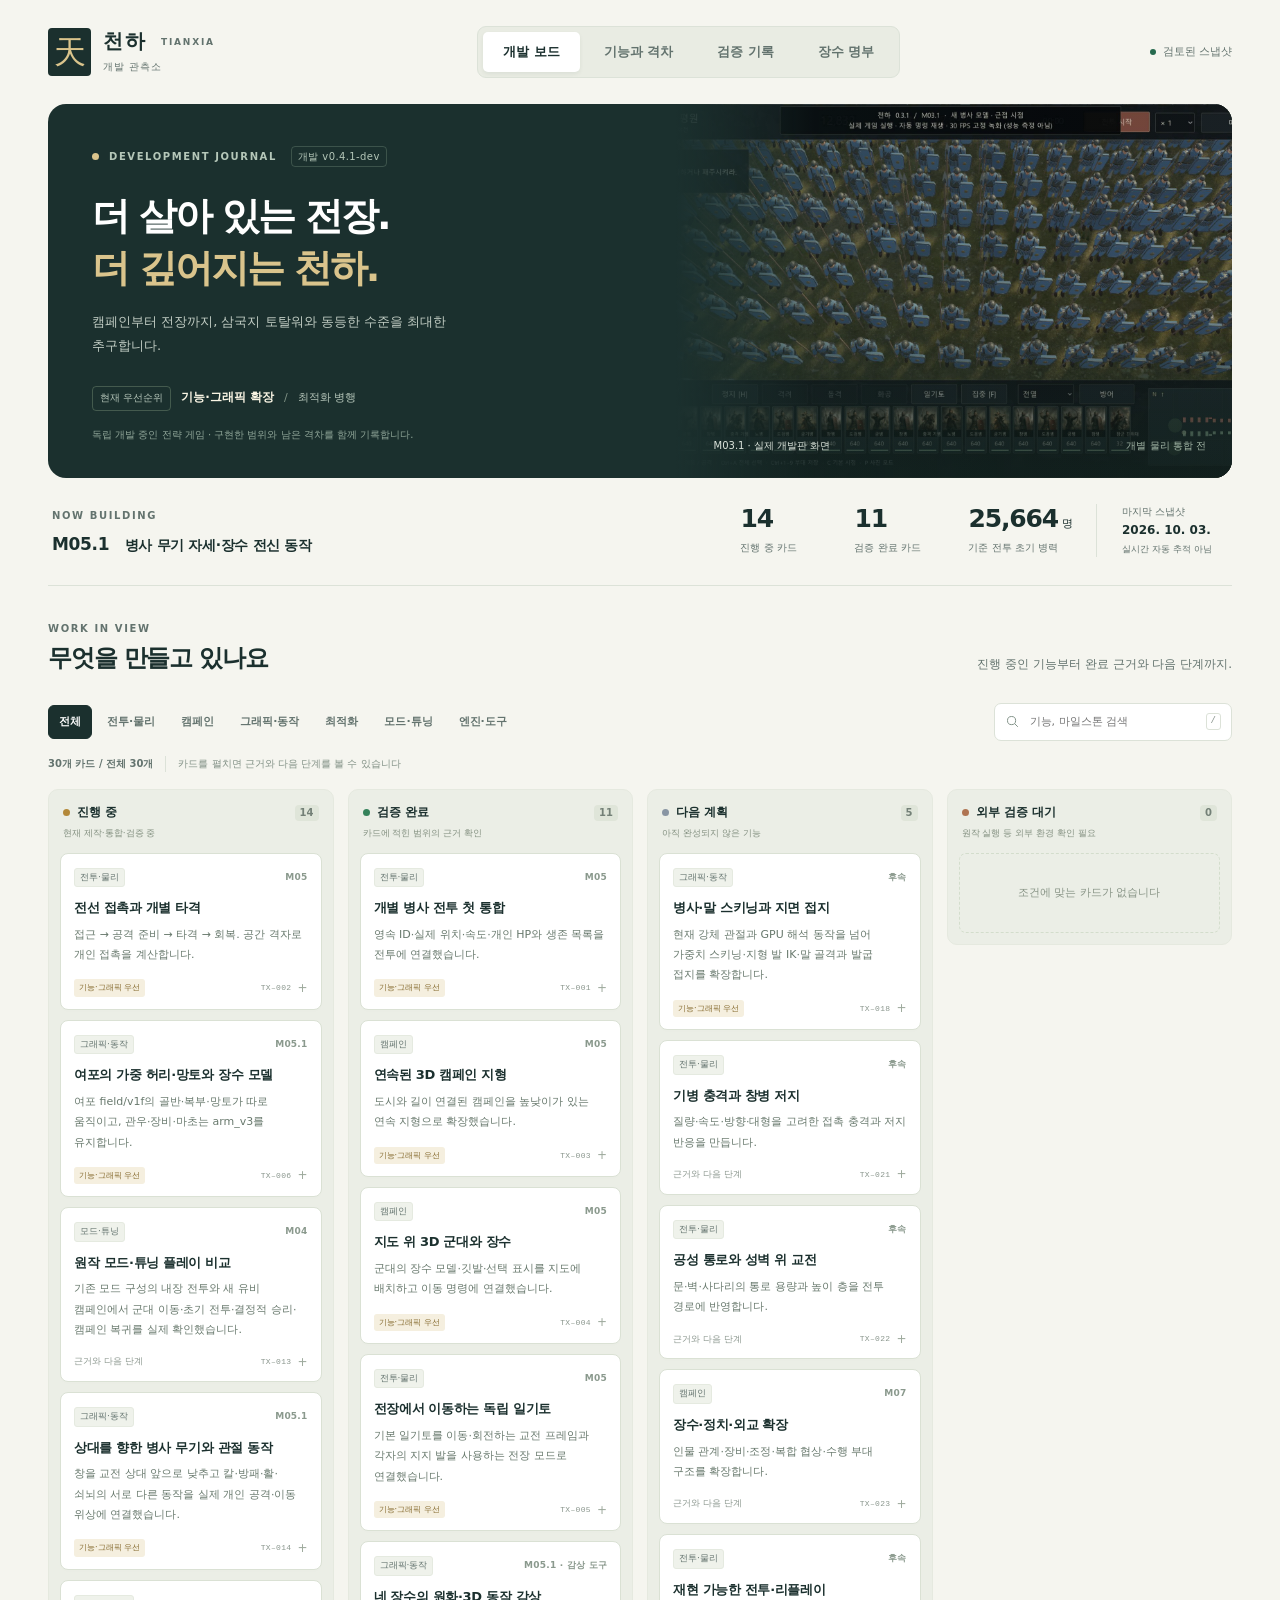
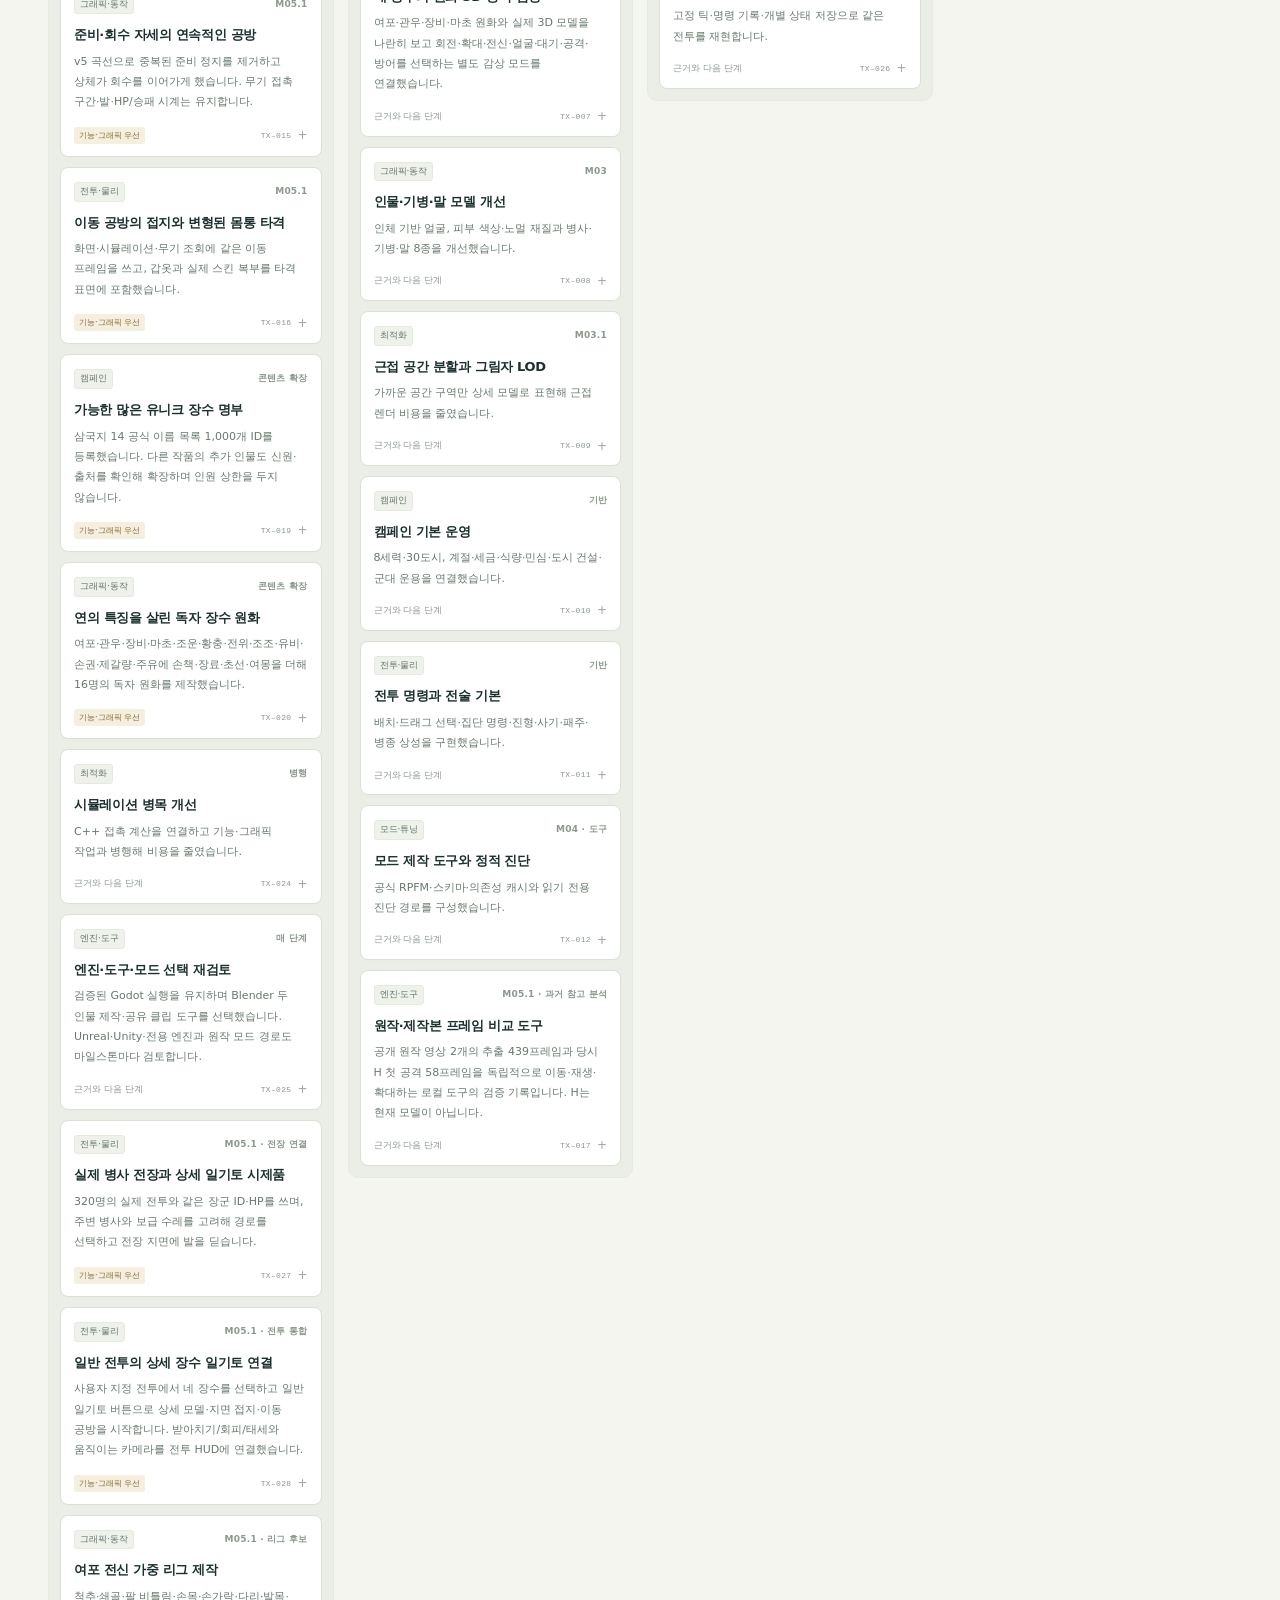
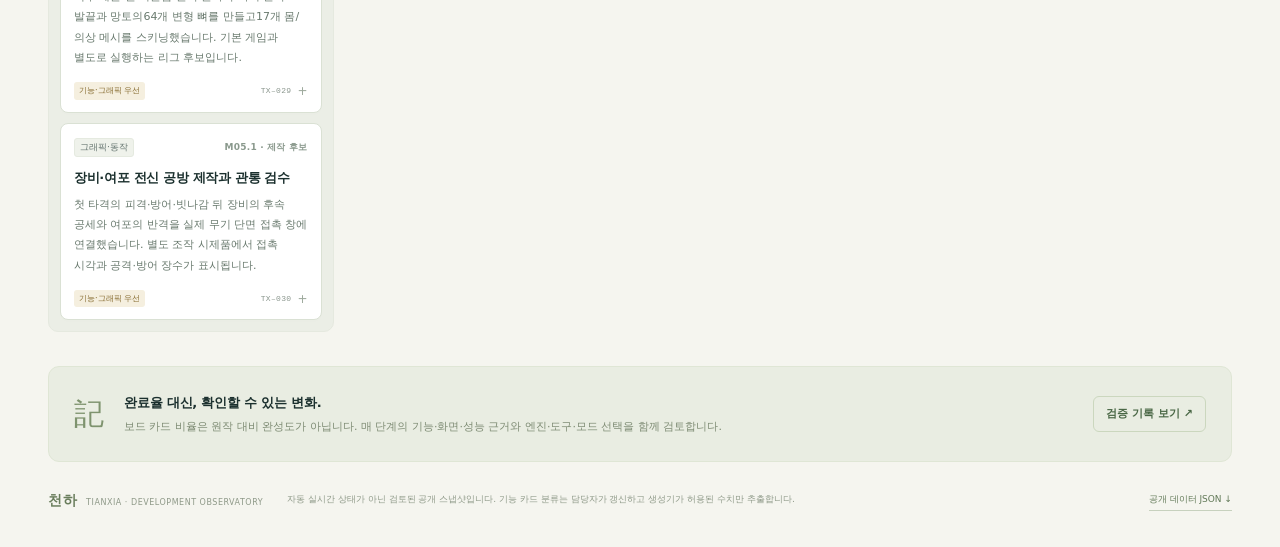
==== commit 9795d430: "Monitor actual three-window duel contact and reverse-role counter" ====
--- a/index.html
+++ b/index.html
@@ -8,7 +8,7 @@
   <title>천하 — 개발 관측소</title>
   <link rel="icon" href="data:image/svg+xml,%3Csvg xmlns='http://www.w3.org/2000/svg' viewBox='0 0 64 64'%3E%3Crect width='64' height='64' rx='12' fill='%23152624'/%3E%3Ctext x='32' y='47' text-anchor='middle' font-size='44' fill='%23e8cf96'%3E天%3C/text%3E%3C/svg%3E">
   <link rel="stylesheet" href="styles.css">
-  <script defer src="monitor-data.js?v=20261003-reactive-first-strike"></script>
+  <script defer src="monitor-data.js?v=20261003-three-exchanges"></script>
   <script defer src="app.js?v=20260928-armv3"></script>
 </head>
 <body>
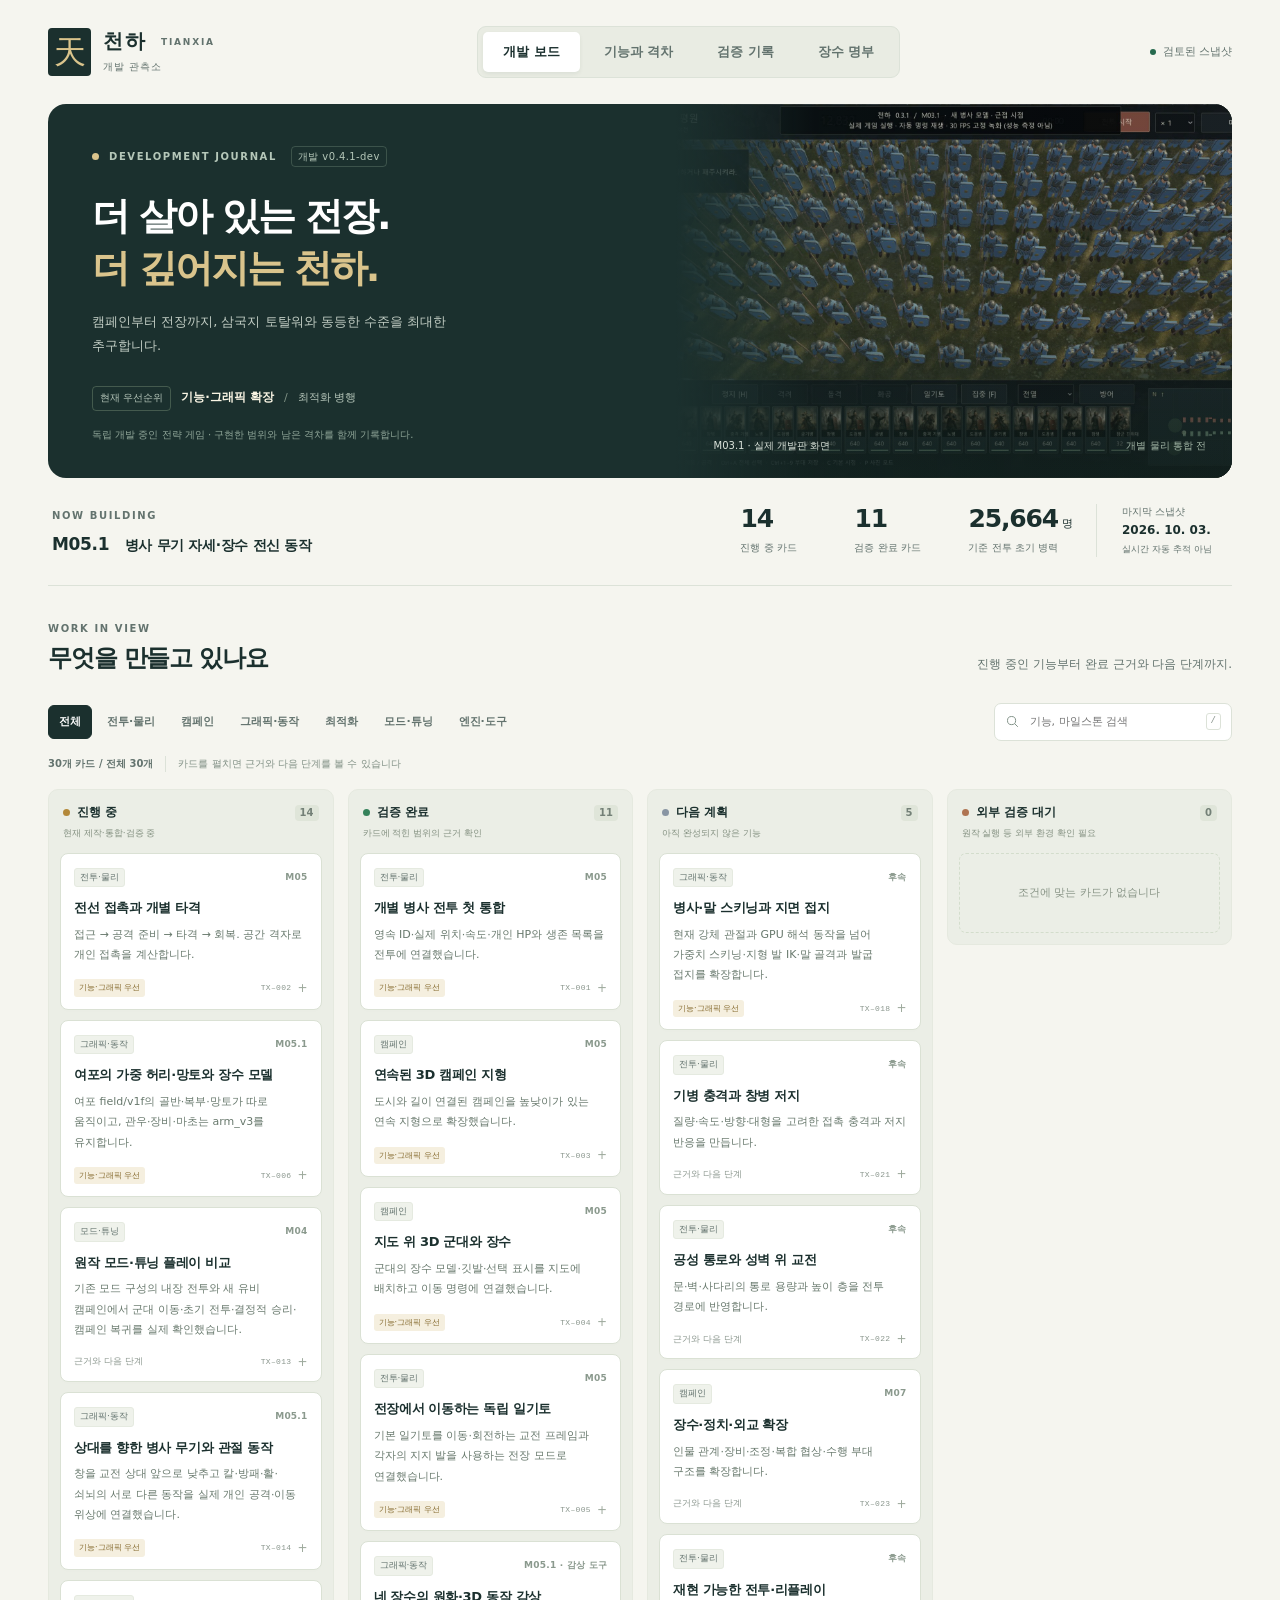
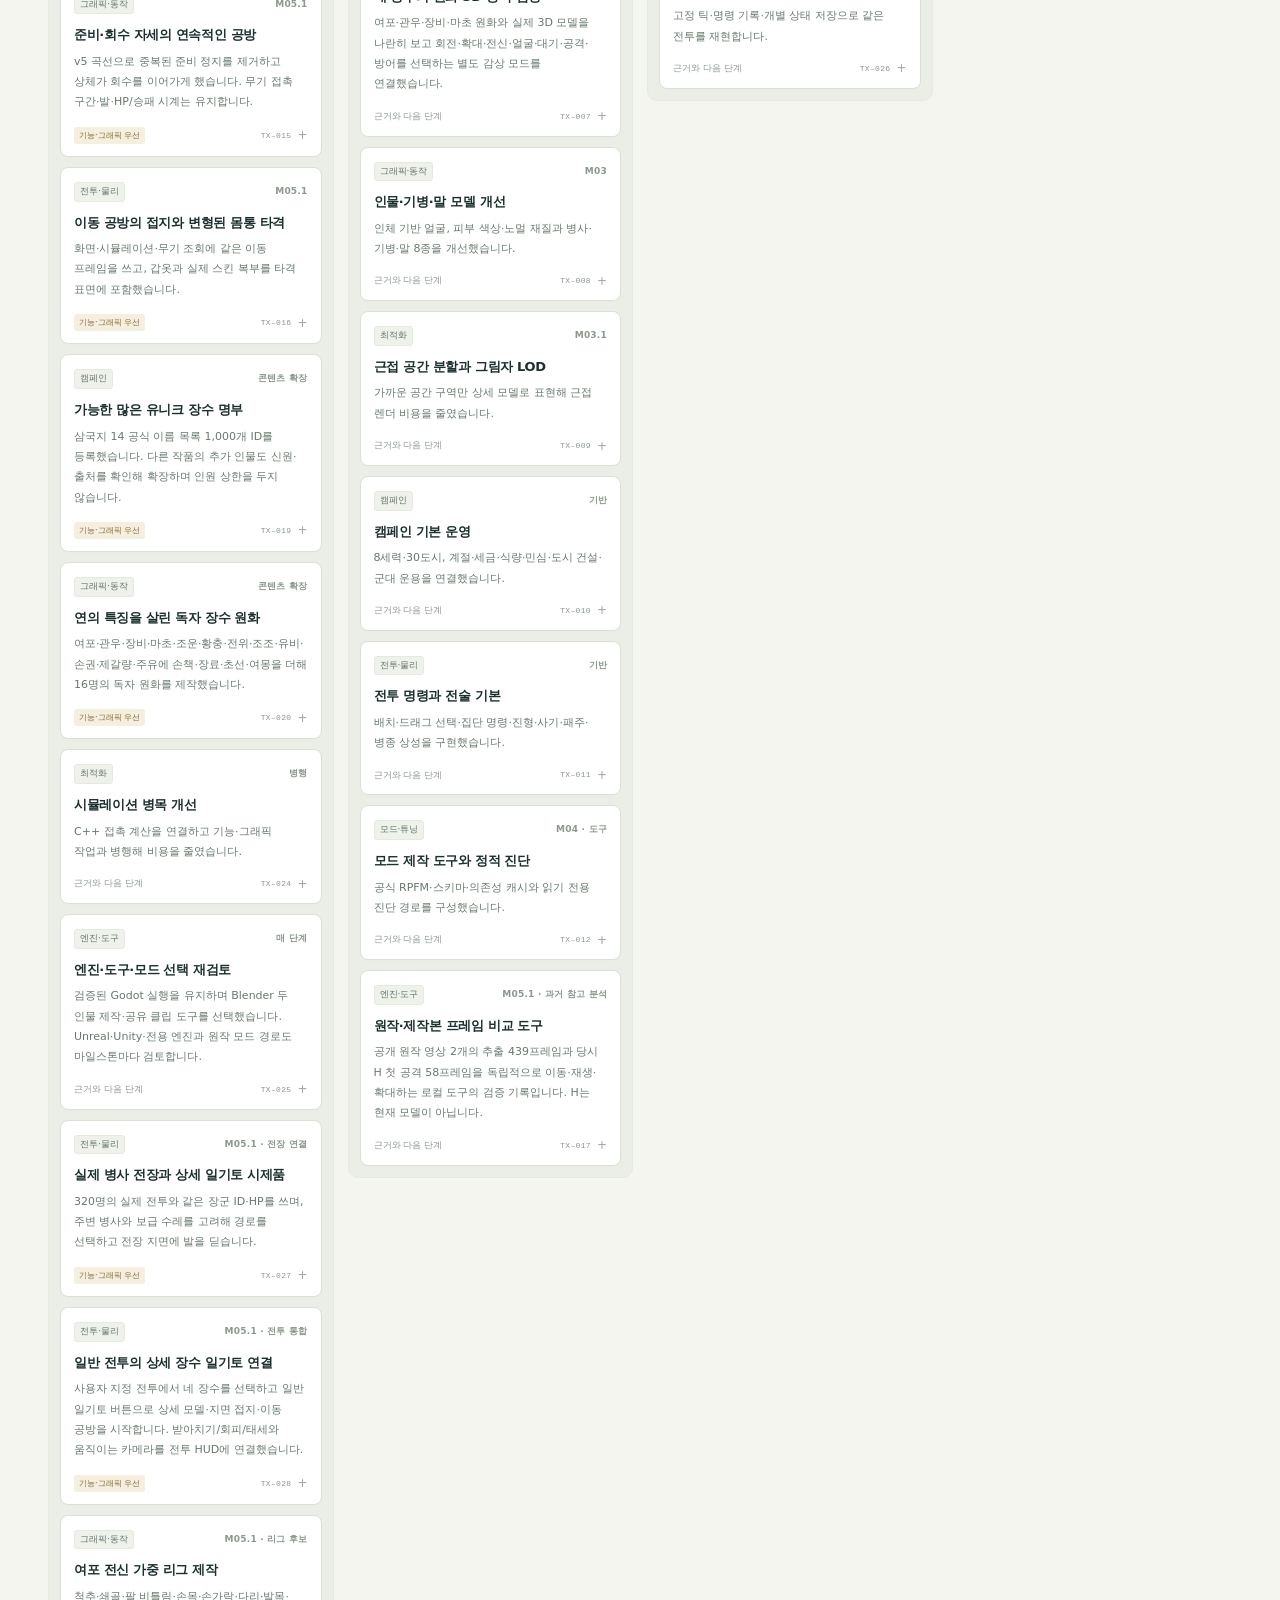
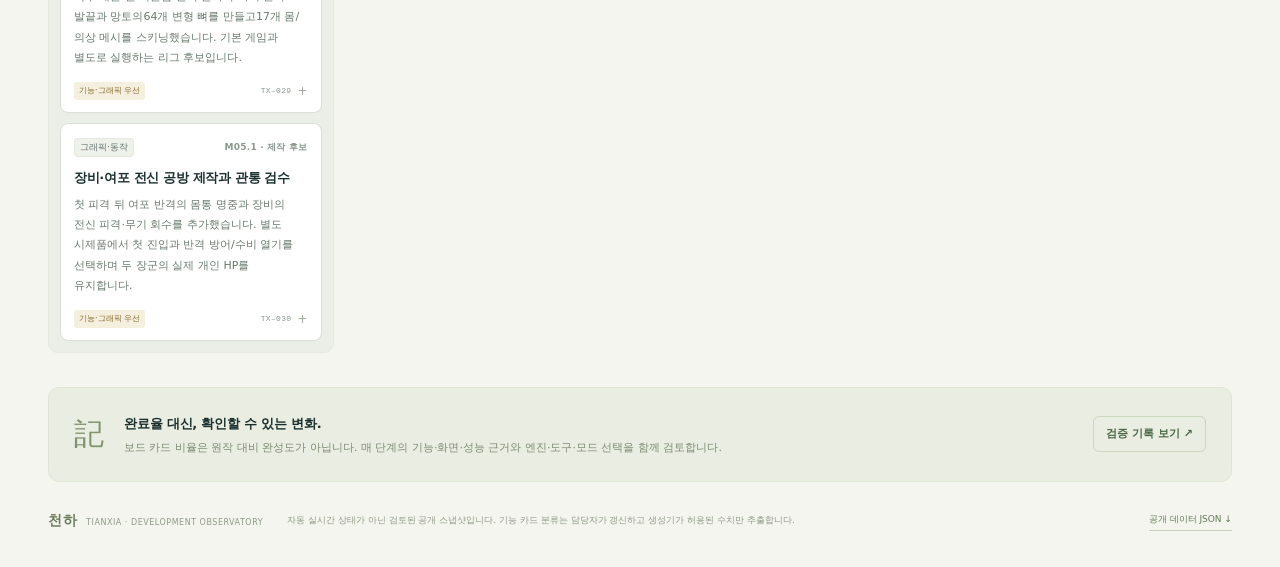
==== commit 32ae853f: "Record counter body contact and paired Zhang Fei recoil prototype" ====
--- a/index.html
+++ b/index.html
@@ -8,7 +8,7 @@
   <title>천하 — 개발 관측소</title>
   <link rel="icon" href="data:image/svg+xml,%3Csvg xmlns='http://www.w3.org/2000/svg' viewBox='0 0 64 64'%3E%3Crect width='64' height='64' rx='12' fill='%23152624'/%3E%3Ctext x='32' y='47' text-anchor='middle' font-size='44' fill='%23e8cf96'%3E天%3C/text%3E%3C/svg%3E">
   <link rel="stylesheet" href="styles.css">
-  <script defer src="monitor-data.js?v=20261003-three-exchanges"></script>
+  <script defer src="monitor-data.js?v=20261003-counter-recoil"></script>
   <script defer src="app.js?v=20260928-armv3"></script>
 </head>
 <body>
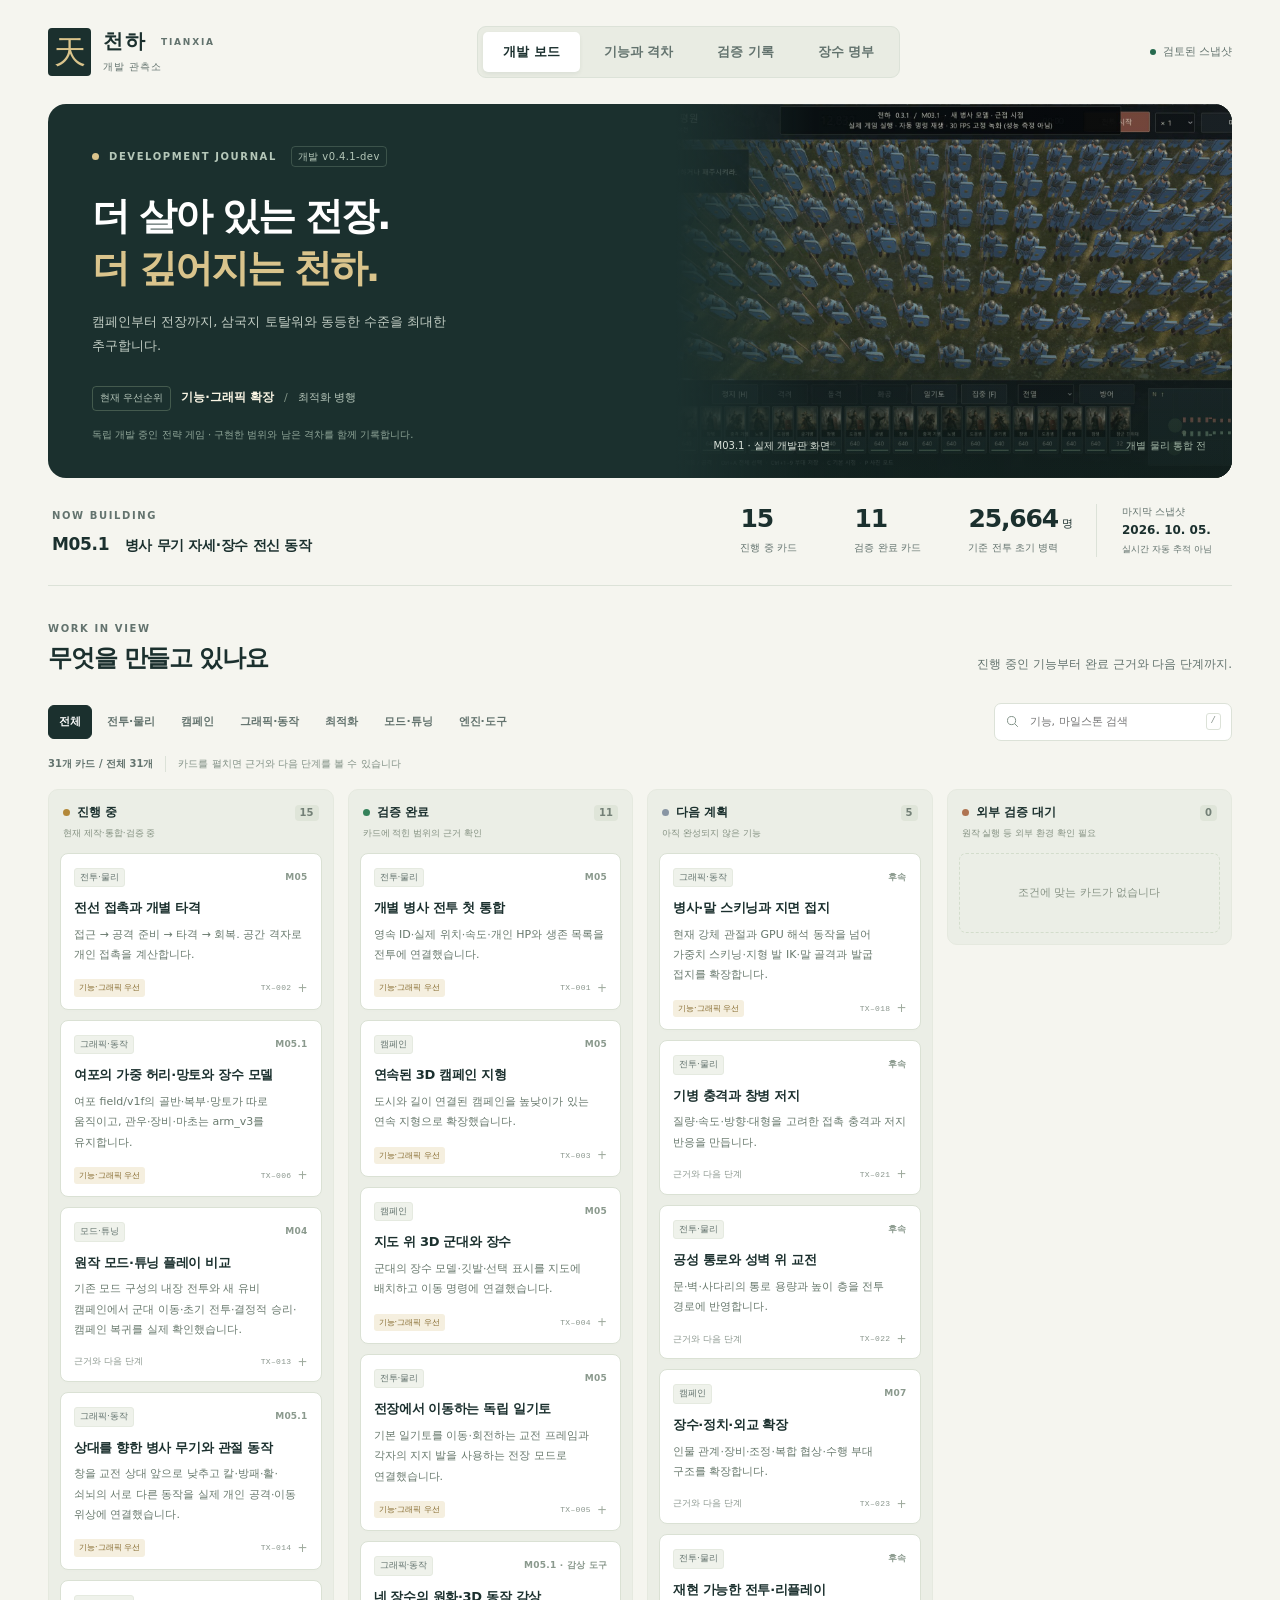
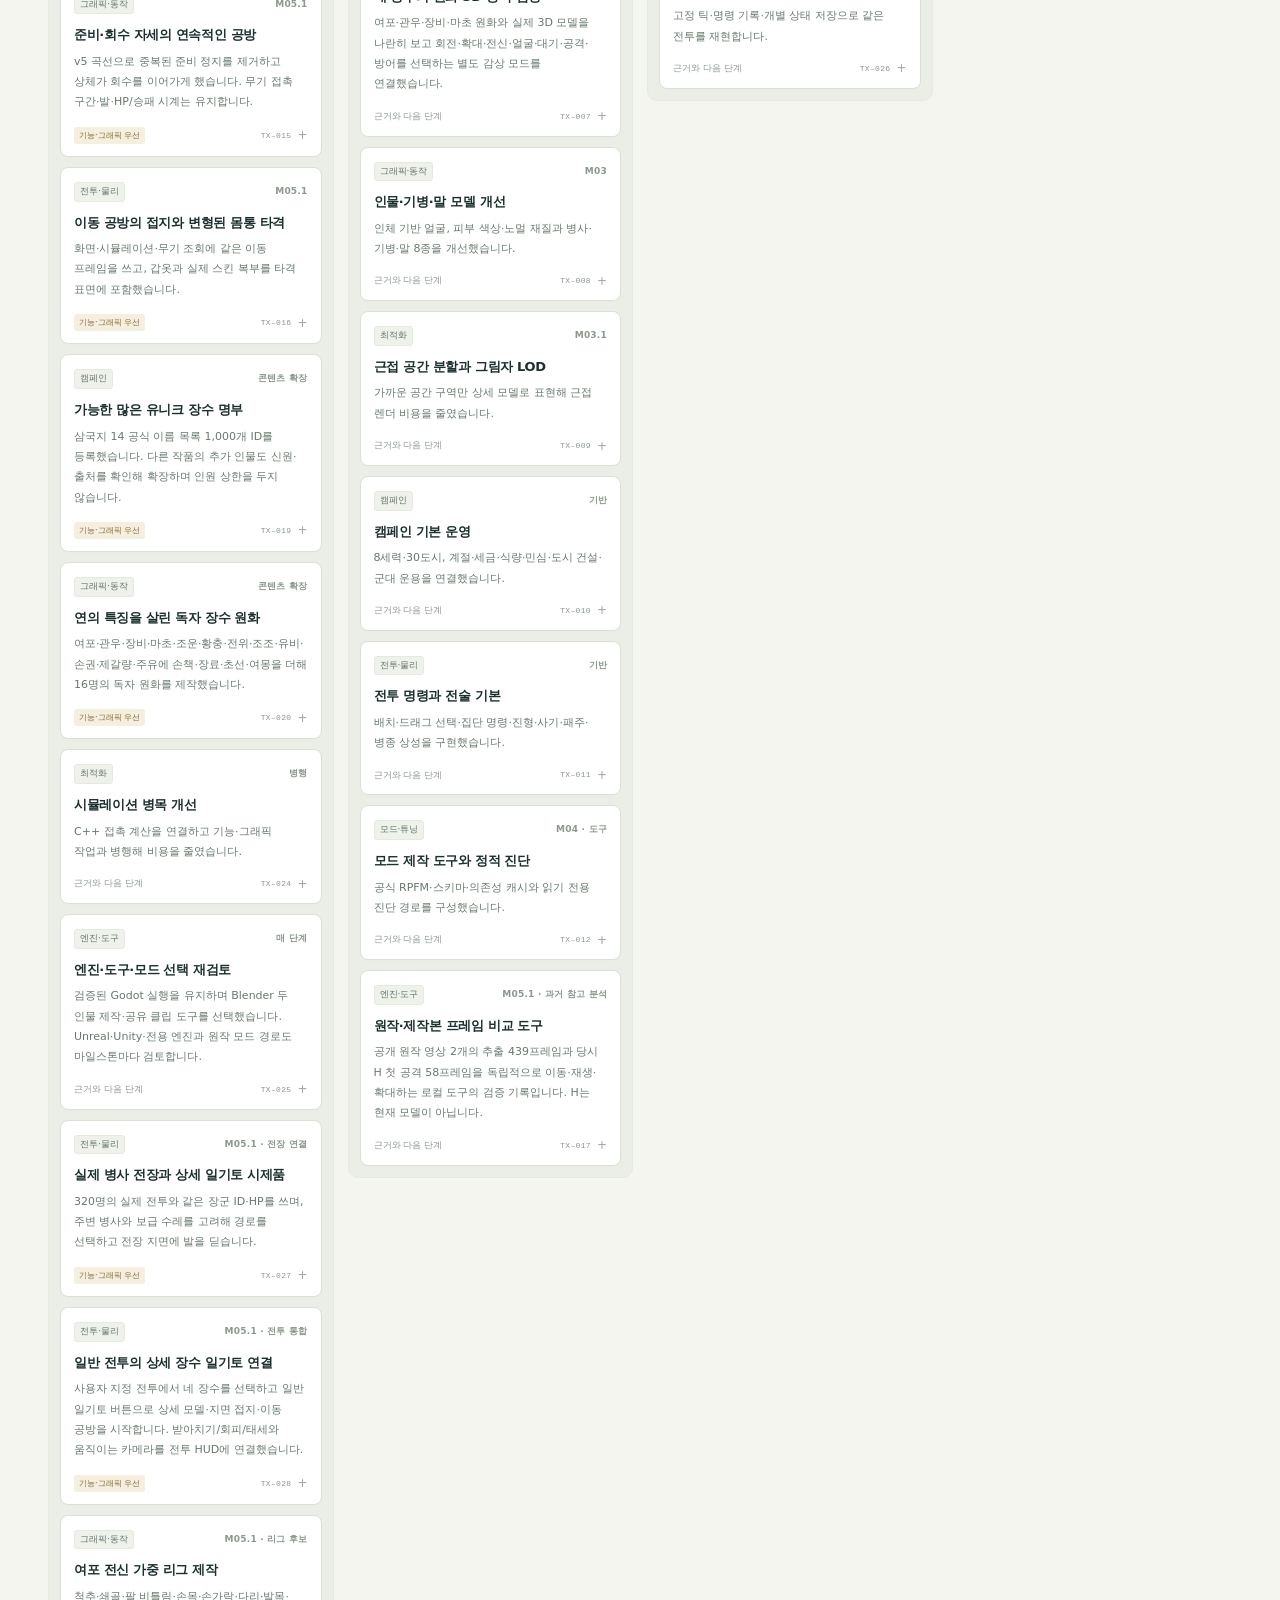
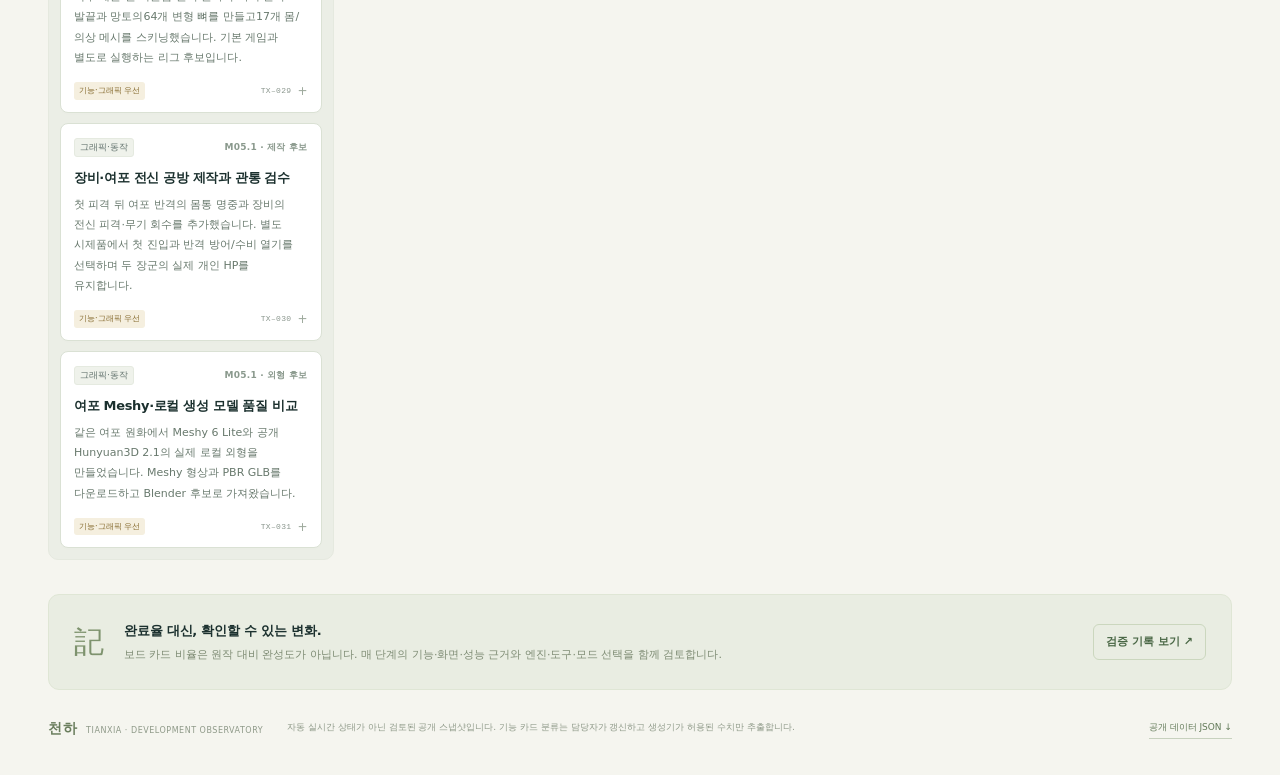
==== commit b298eea3: "Record reviewed Meshy and local Lu Bu shape comparison" ====
--- a/index.html
+++ b/index.html
@@ -8,7 +8,7 @@
   <title>천하 — 개발 관측소</title>
   <link rel="icon" href="data:image/svg+xml,%3Csvg xmlns='http://www.w3.org/2000/svg' viewBox='0 0 64 64'%3E%3Crect width='64' height='64' rx='12' fill='%23152624'/%3E%3Ctext x='32' y='47' text-anchor='middle' font-size='44' fill='%23e8cf96'%3E天%3C/text%3E%3C/svg%3E">
   <link rel="stylesheet" href="styles.css">
-  <script defer src="monitor-data.js?v=20261003-counter-recoil"></script>
+  <script defer src="monitor-data.js?v=20261005-model-comparison"></script>
   <script defer src="app.js?v=20260928-armv3"></script>
 </head>
 <body>
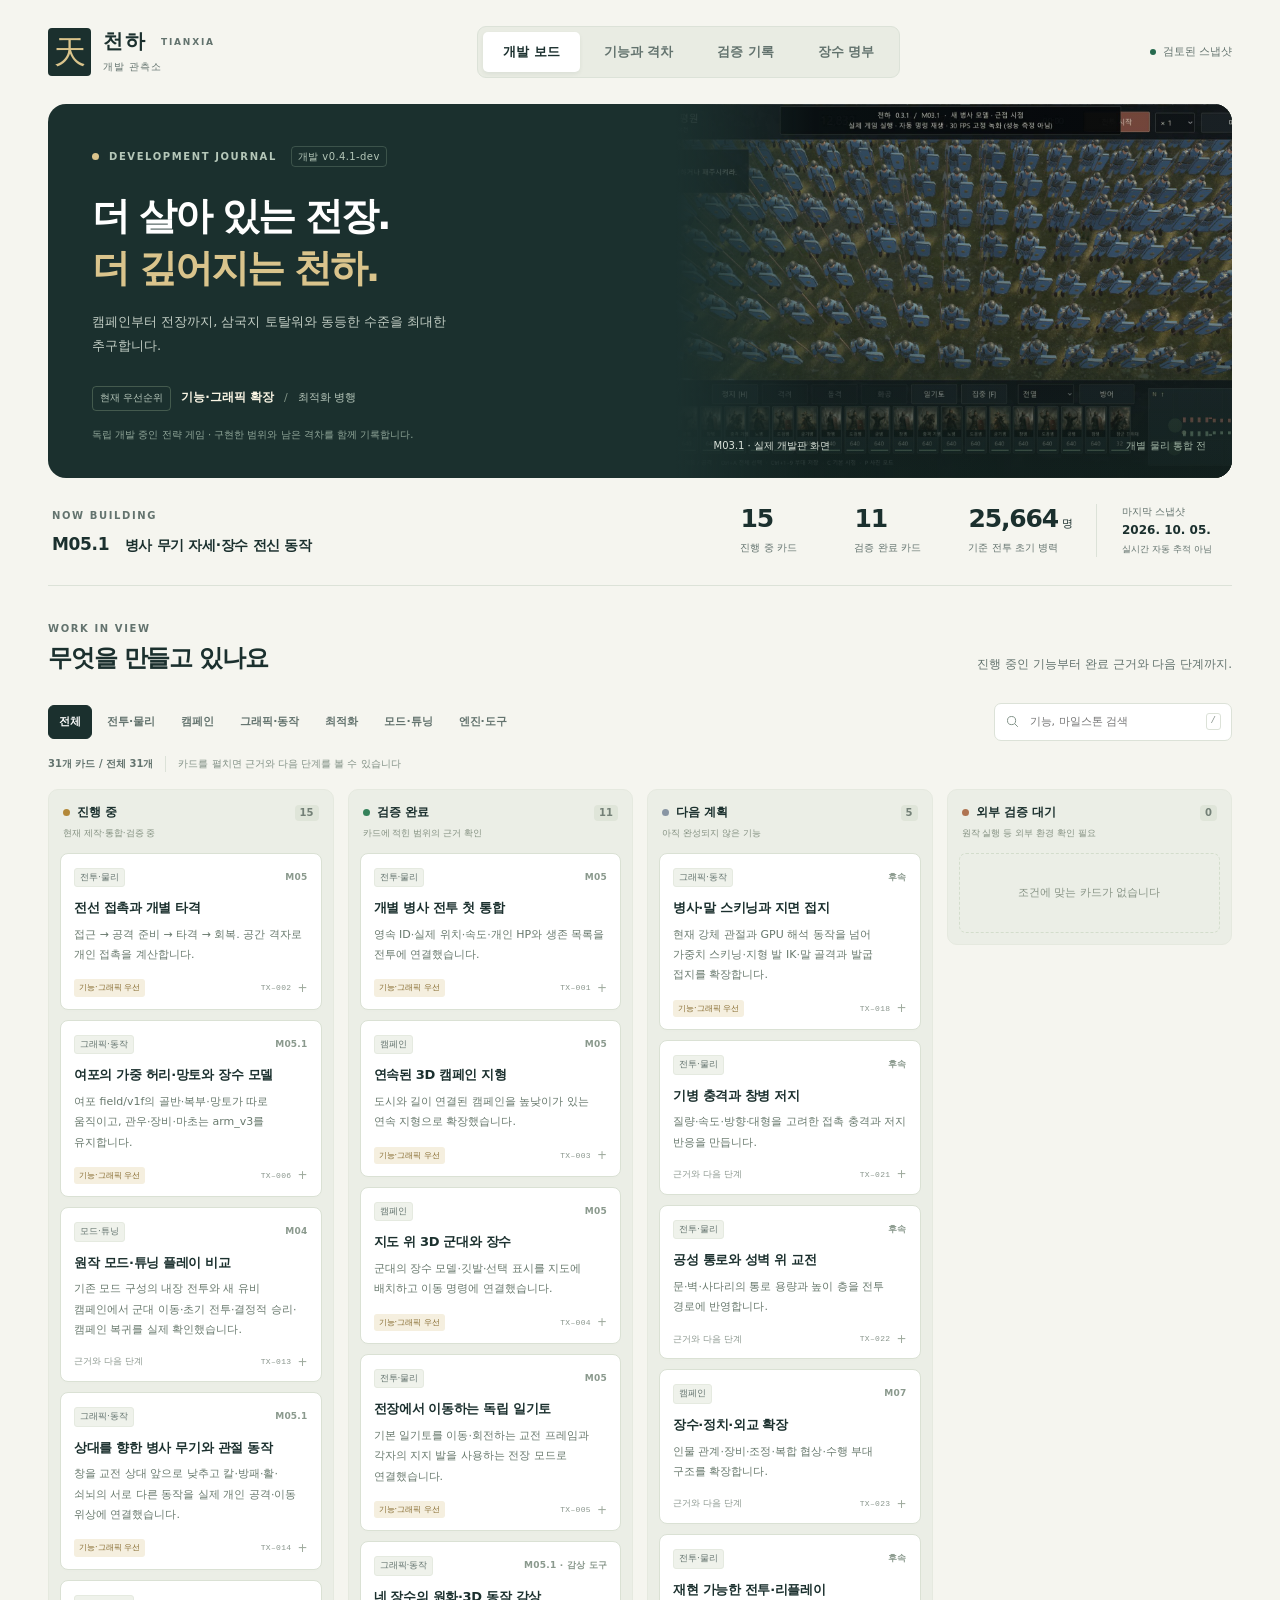
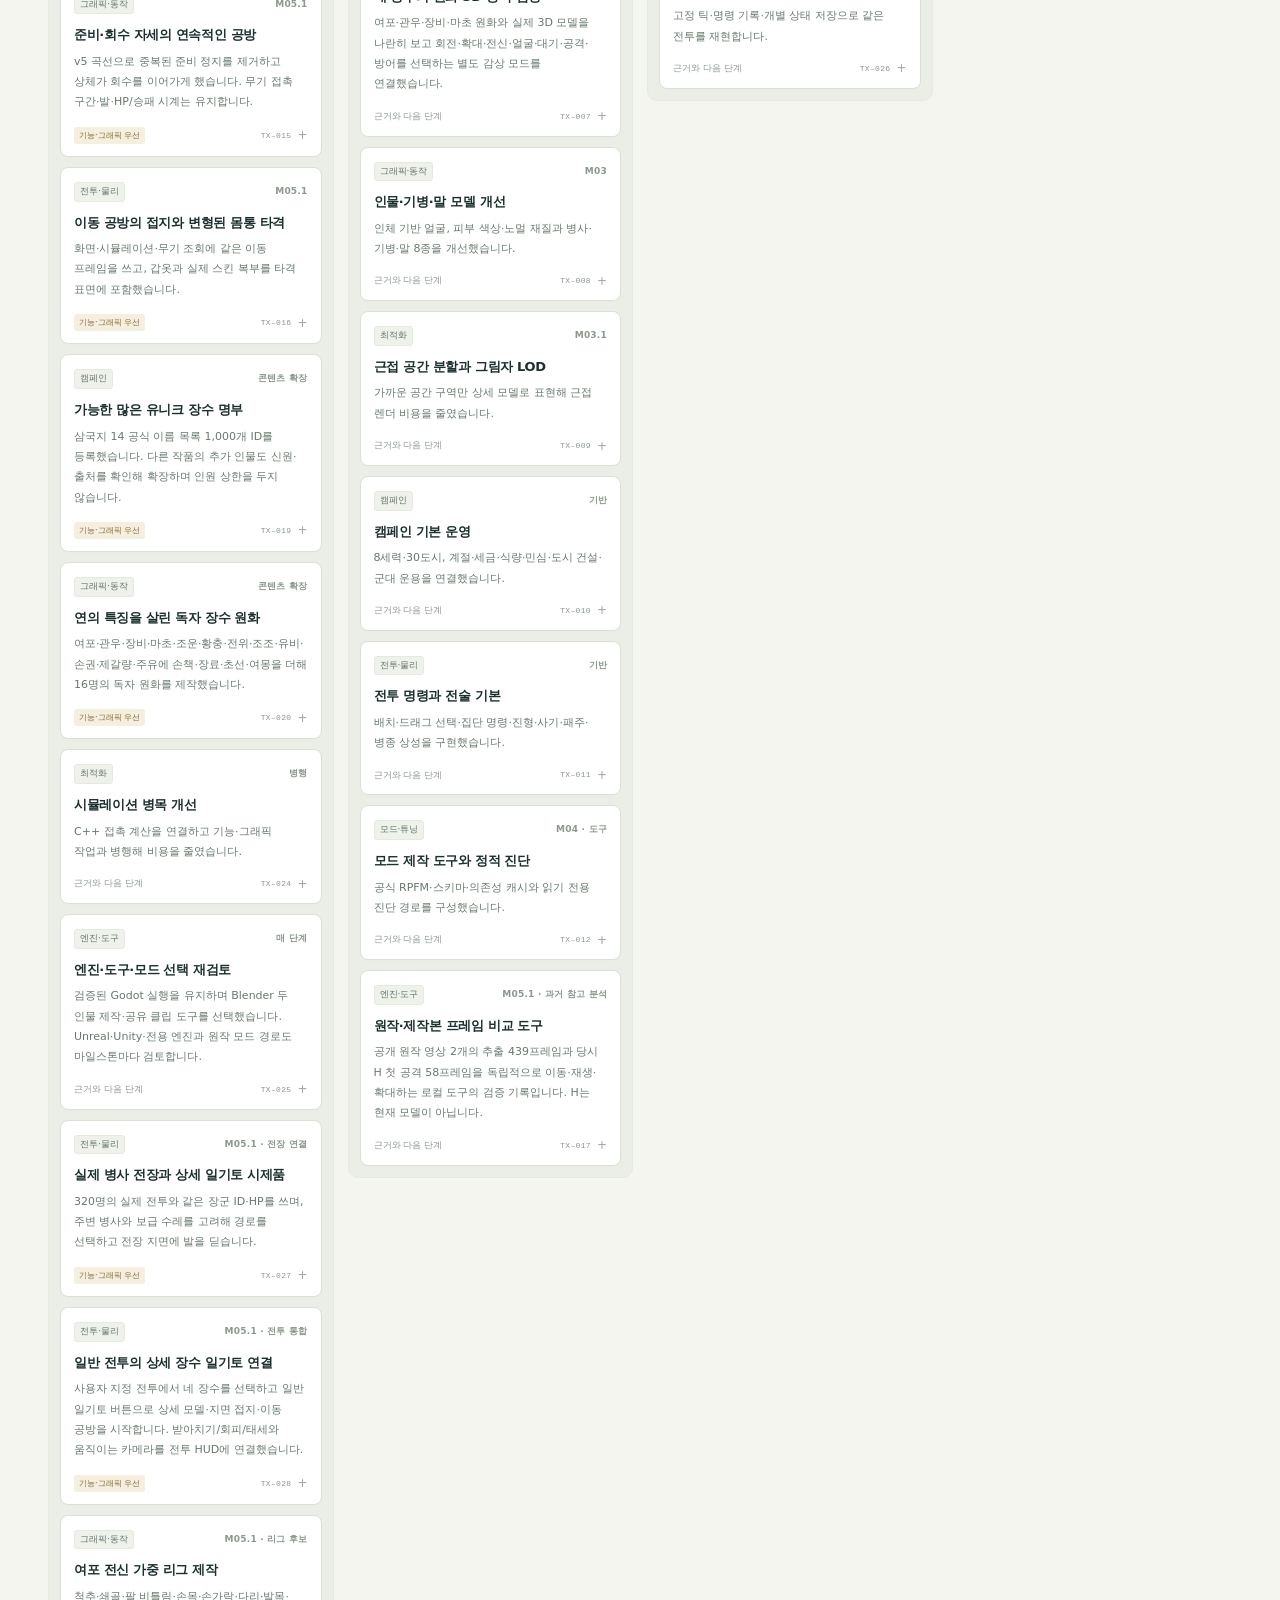
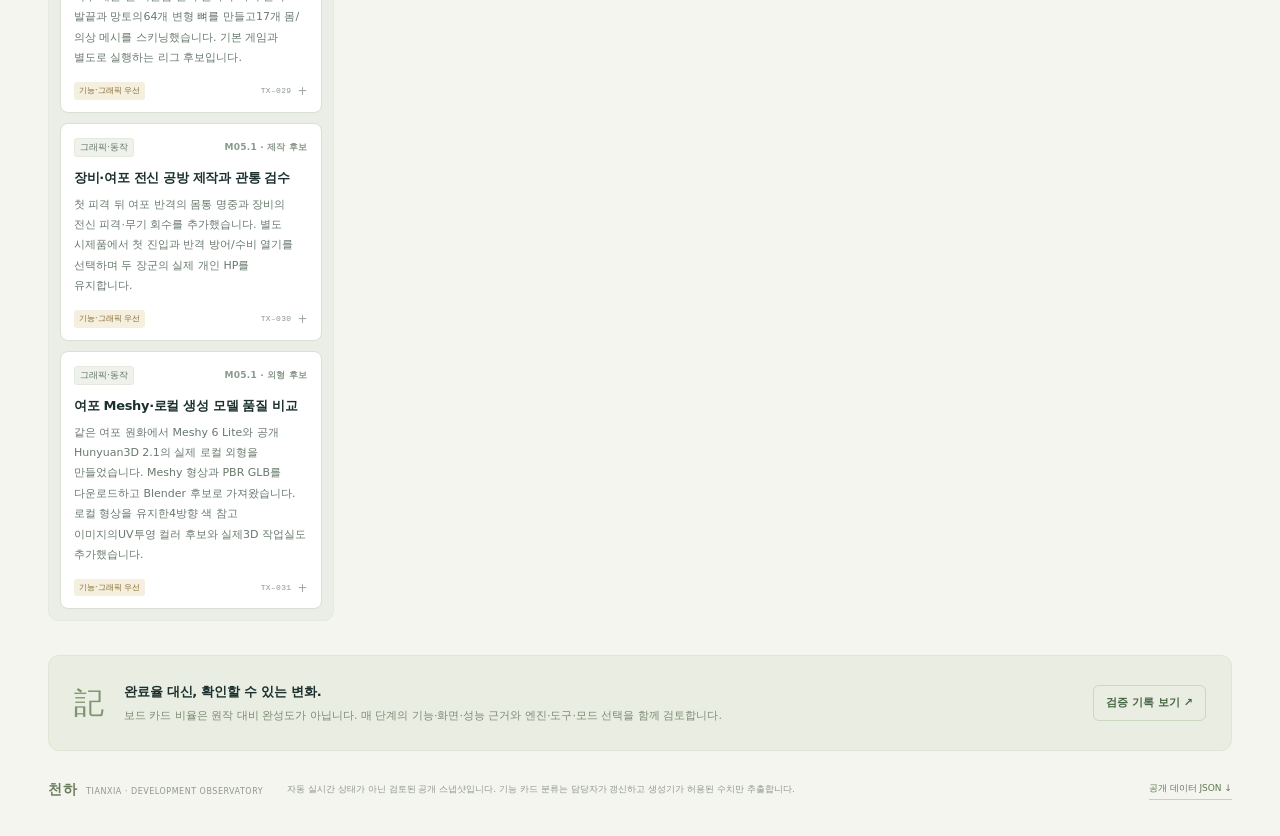
==== commit 4c20c932: "Record local colour projection and interactive model viewer" ====
--- a/index.html
+++ b/index.html
@@ -8,7 +8,7 @@
   <title>천하 — 개발 관측소</title>
   <link rel="icon" href="data:image/svg+xml,%3Csvg xmlns='http://www.w3.org/2000/svg' viewBox='0 0 64 64'%3E%3Crect width='64' height='64' rx='12' fill='%23152624'/%3E%3Ctext x='32' y='47' text-anchor='middle' font-size='44' fill='%23e8cf96'%3E天%3C/text%3E%3C/svg%3E">
   <link rel="stylesheet" href="styles.css">
-  <script defer src="monitor-data.js?v=20261005-model-comparison"></script>
+  <script defer src="monitor-data.js?v=20261005-local-colour"></script>
   <script defer src="app.js?v=20260928-armv3"></script>
 </head>
 <body>
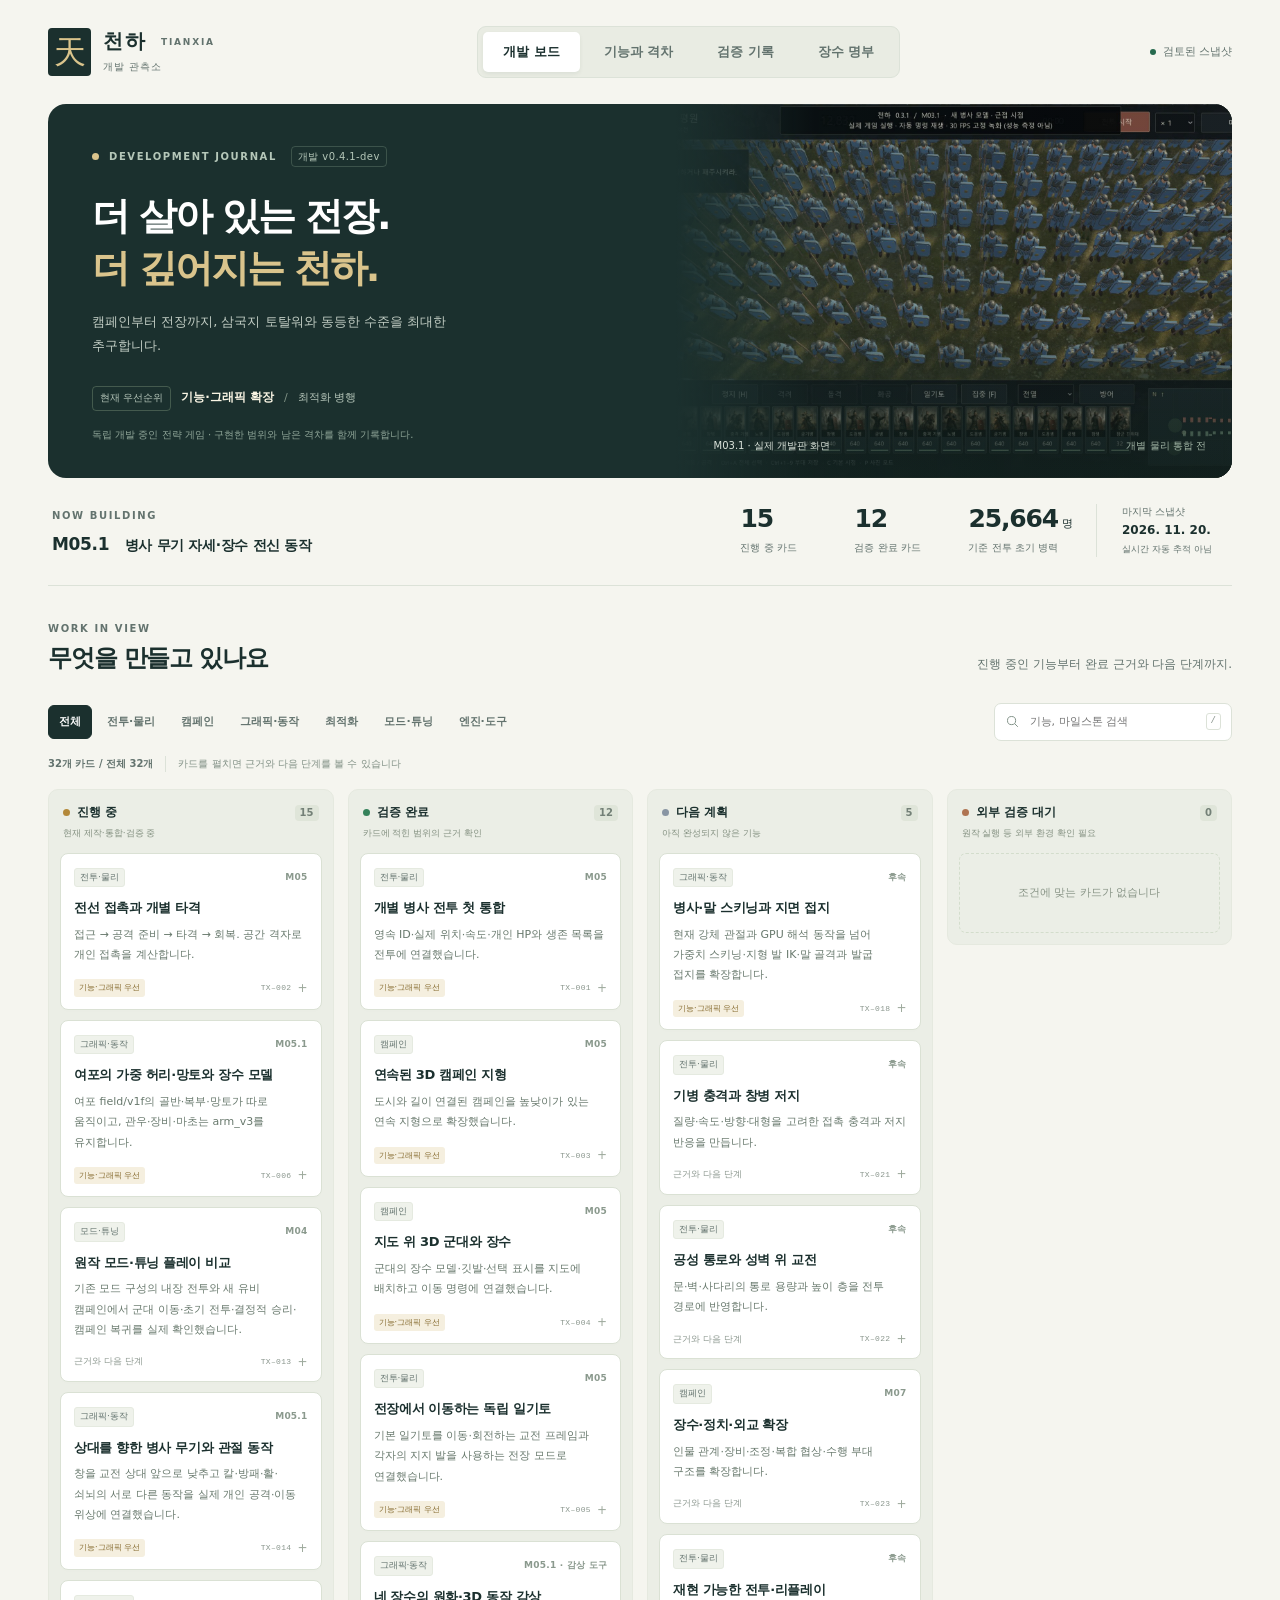
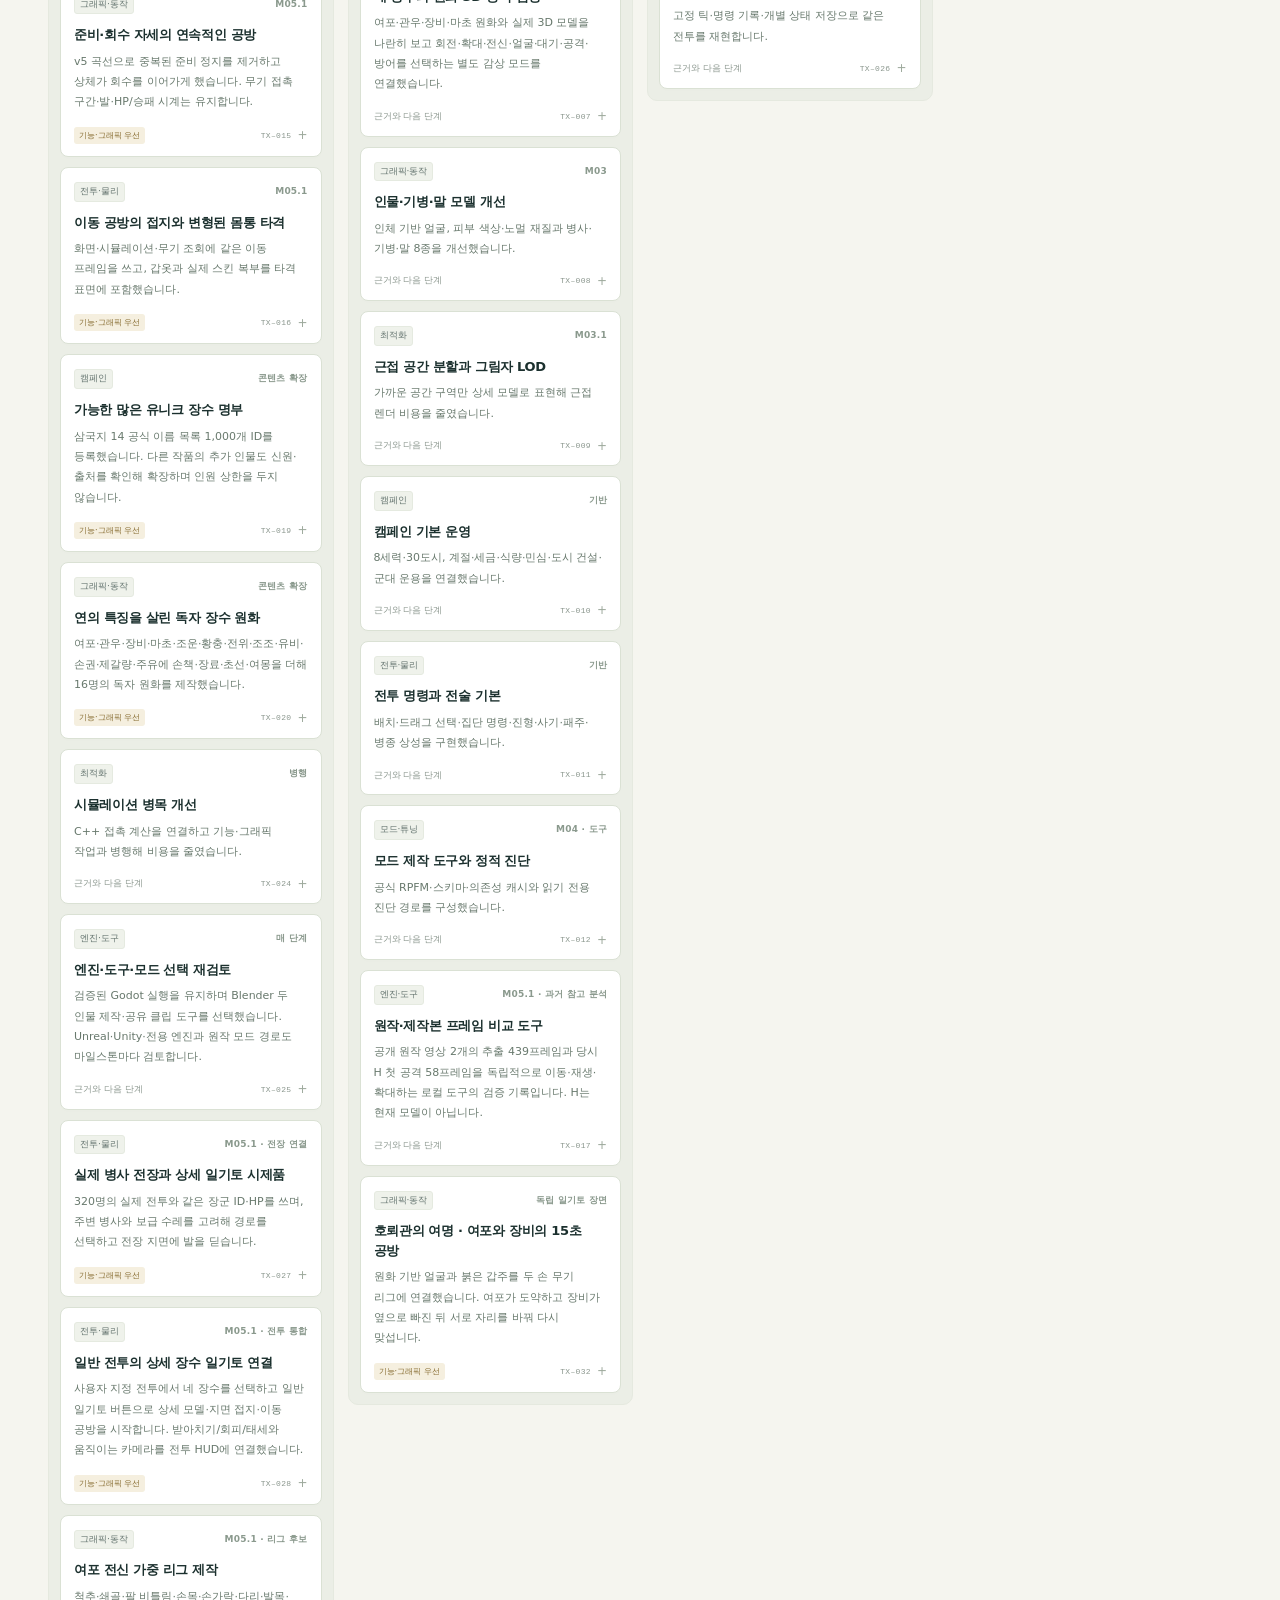
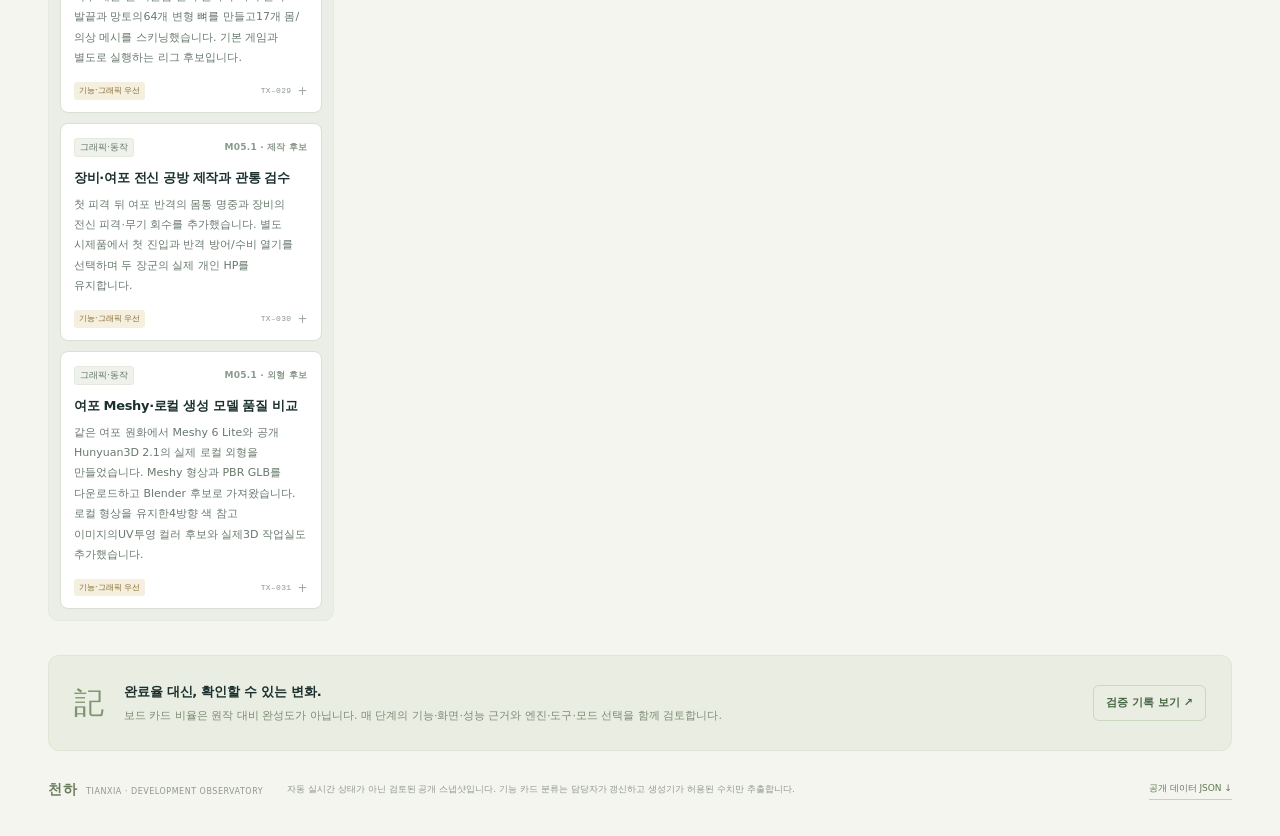
==== commit 38ccef00: "Record the playable Hulao Pass duel and aligned capture" ====
--- a/index.html
+++ b/index.html
@@ -8,7 +8,7 @@
   <title>천하 — 개발 관측소</title>
   <link rel="icon" href="data:image/svg+xml,%3Csvg xmlns='http://www.w3.org/2000/svg' viewBox='0 0 64 64'%3E%3Crect width='64' height='64' rx='12' fill='%23152624'/%3E%3Ctext x='32' y='47' text-anchor='middle' font-size='44' fill='%23e8cf96'%3E天%3C/text%3E%3C/svg%3E">
   <link rel="stylesheet" href="styles.css">
-  <script defer src="monitor-data.js?v=20261005-local-colour"></script>
+  <script defer src="monitor-data.js?v=20261120-hulao"></script>
   <script defer src="app.js?v=20260928-armv3"></script>
 </head>
 <body>
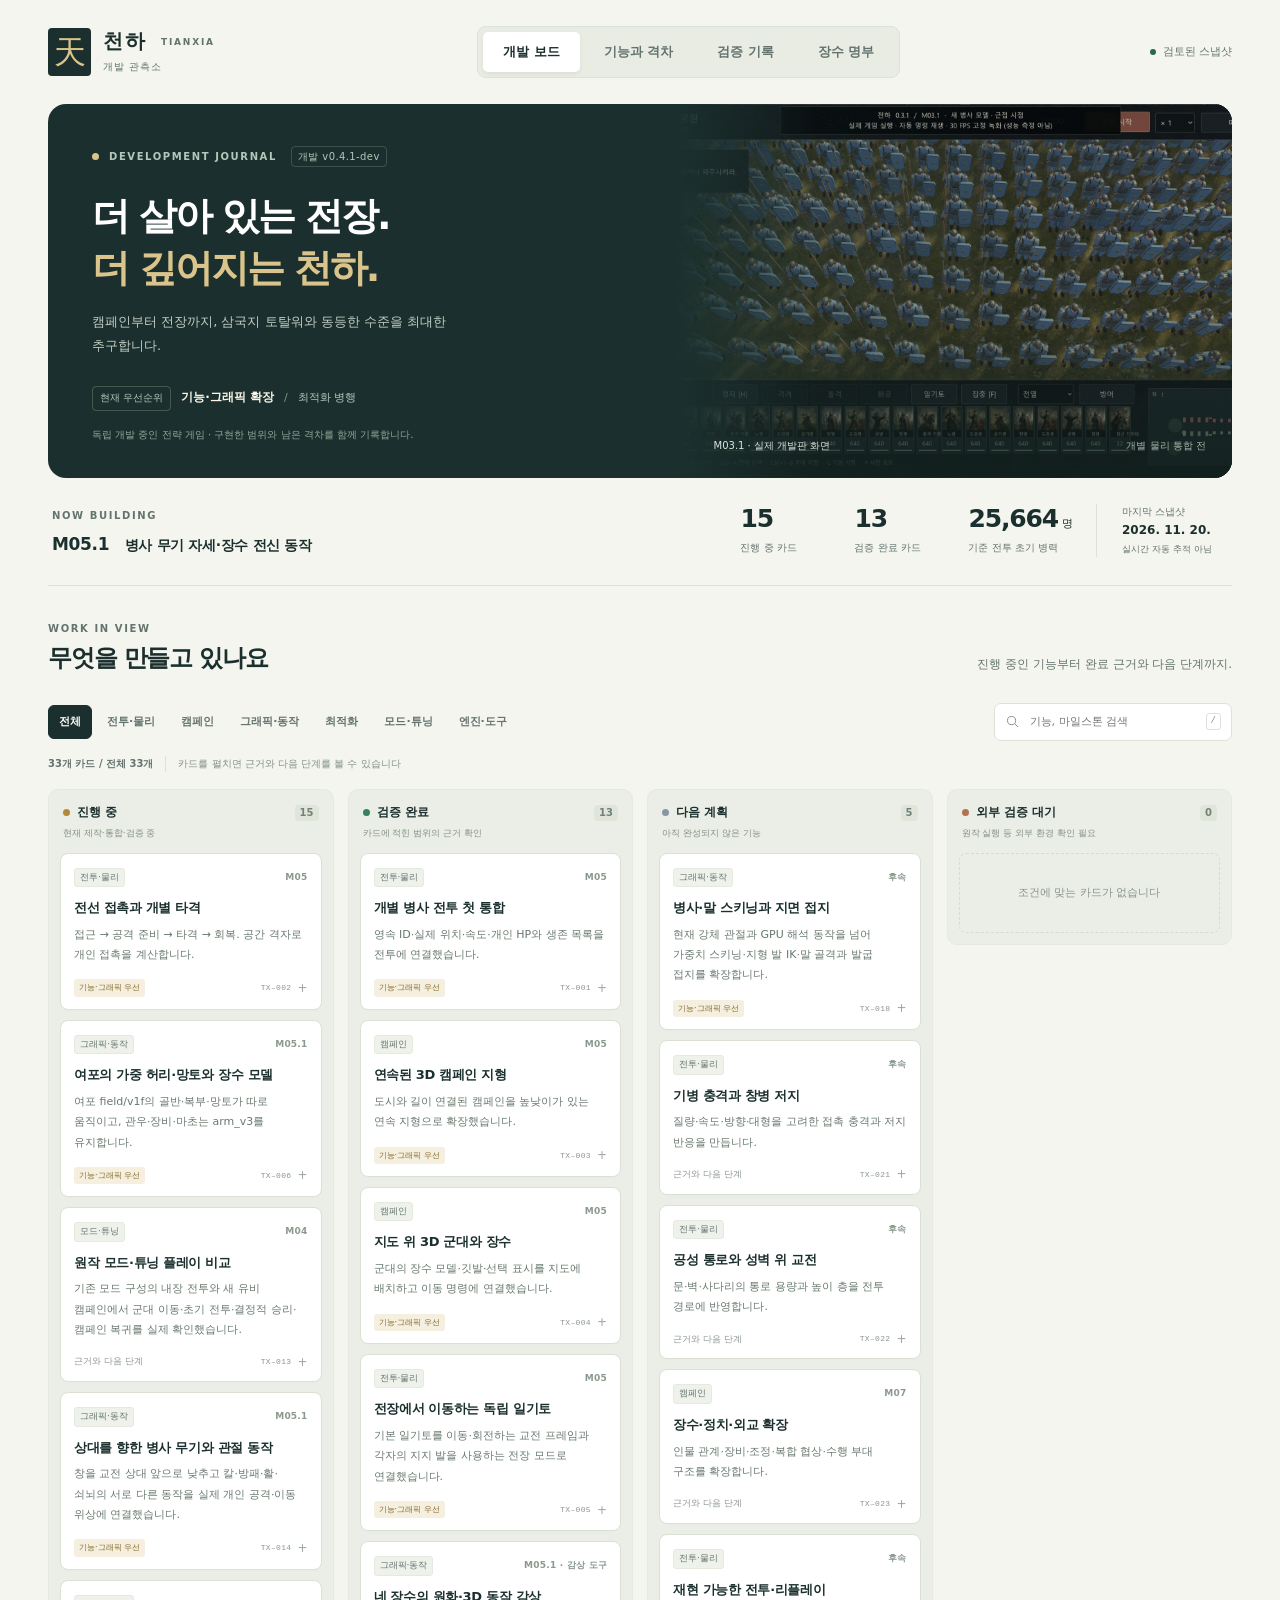
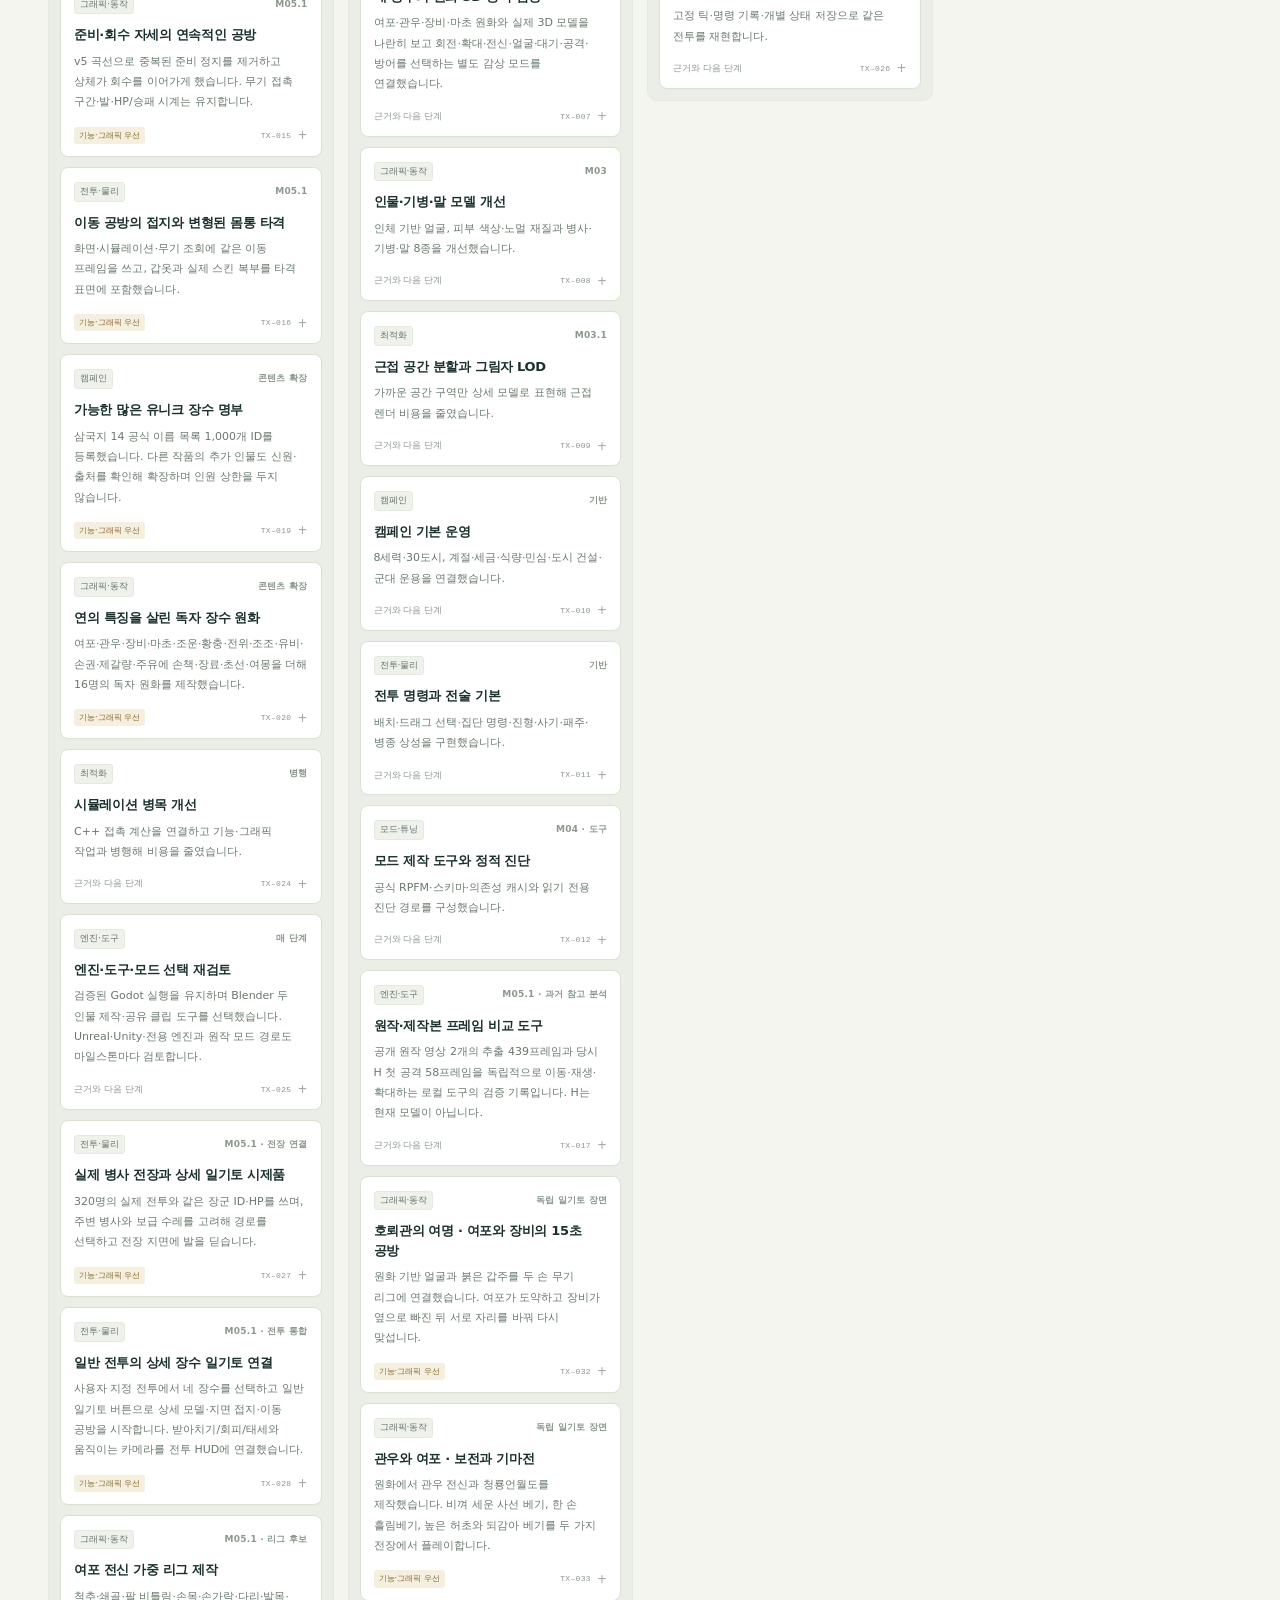
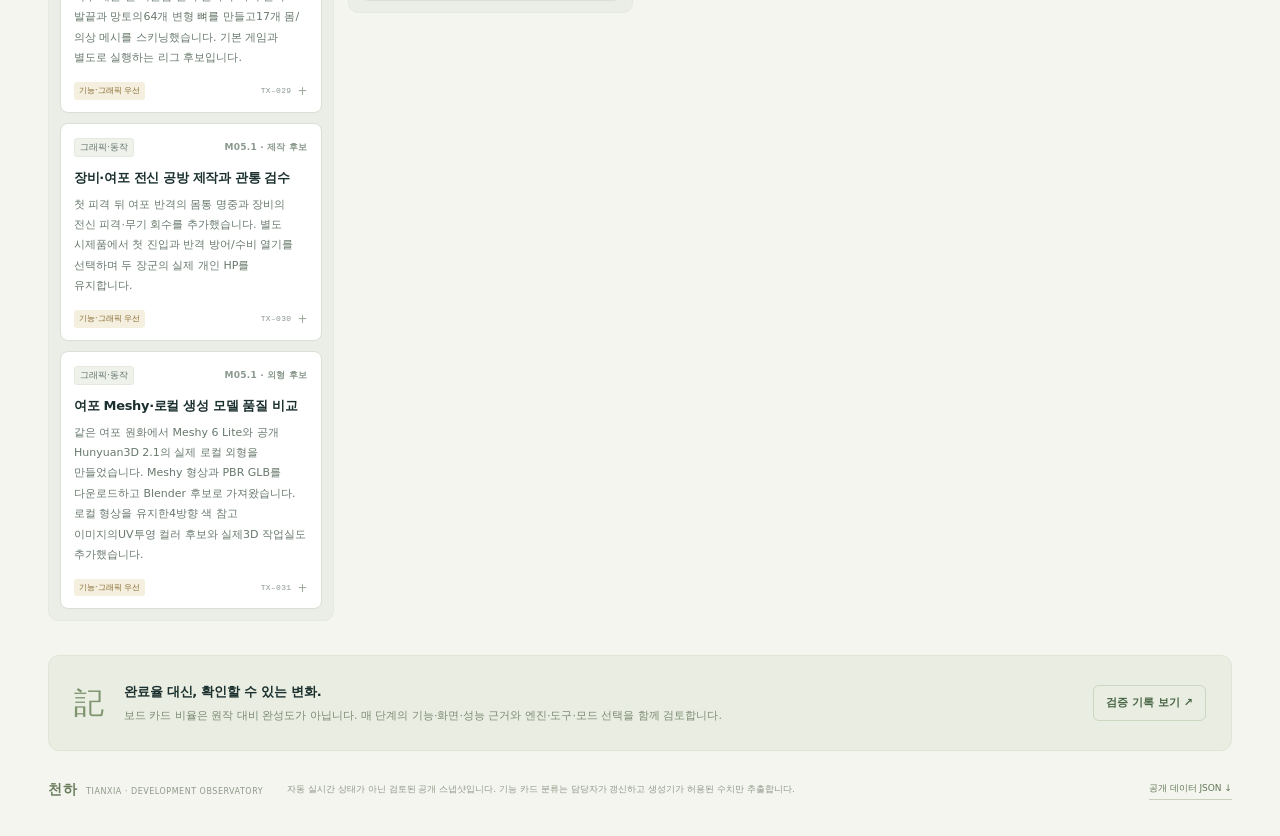
==== commit c6fc5cb3: "Record playable Guan Yu duels on foot and horseback" ====
--- a/index.html
+++ b/index.html
@@ -8,7 +8,7 @@
   <title>천하 — 개발 관측소</title>
   <link rel="icon" href="data:image/svg+xml,%3Csvg xmlns='http://www.w3.org/2000/svg' viewBox='0 0 64 64'%3E%3Crect width='64' height='64' rx='12' fill='%23152624'/%3E%3Ctext x='32' y='47' text-anchor='middle' font-size='44' fill='%23e8cf96'%3E天%3C/text%3E%3C/svg%3E">
   <link rel="stylesheet" href="styles.css">
-  <script defer src="monitor-data.js?v=20261120-hulao"></script>
+  <script defer src="monitor-data.js?v=20261120-qinglong"></script>
   <script defer src="app.js?v=20260928-armv3"></script>
 </head>
 <body>
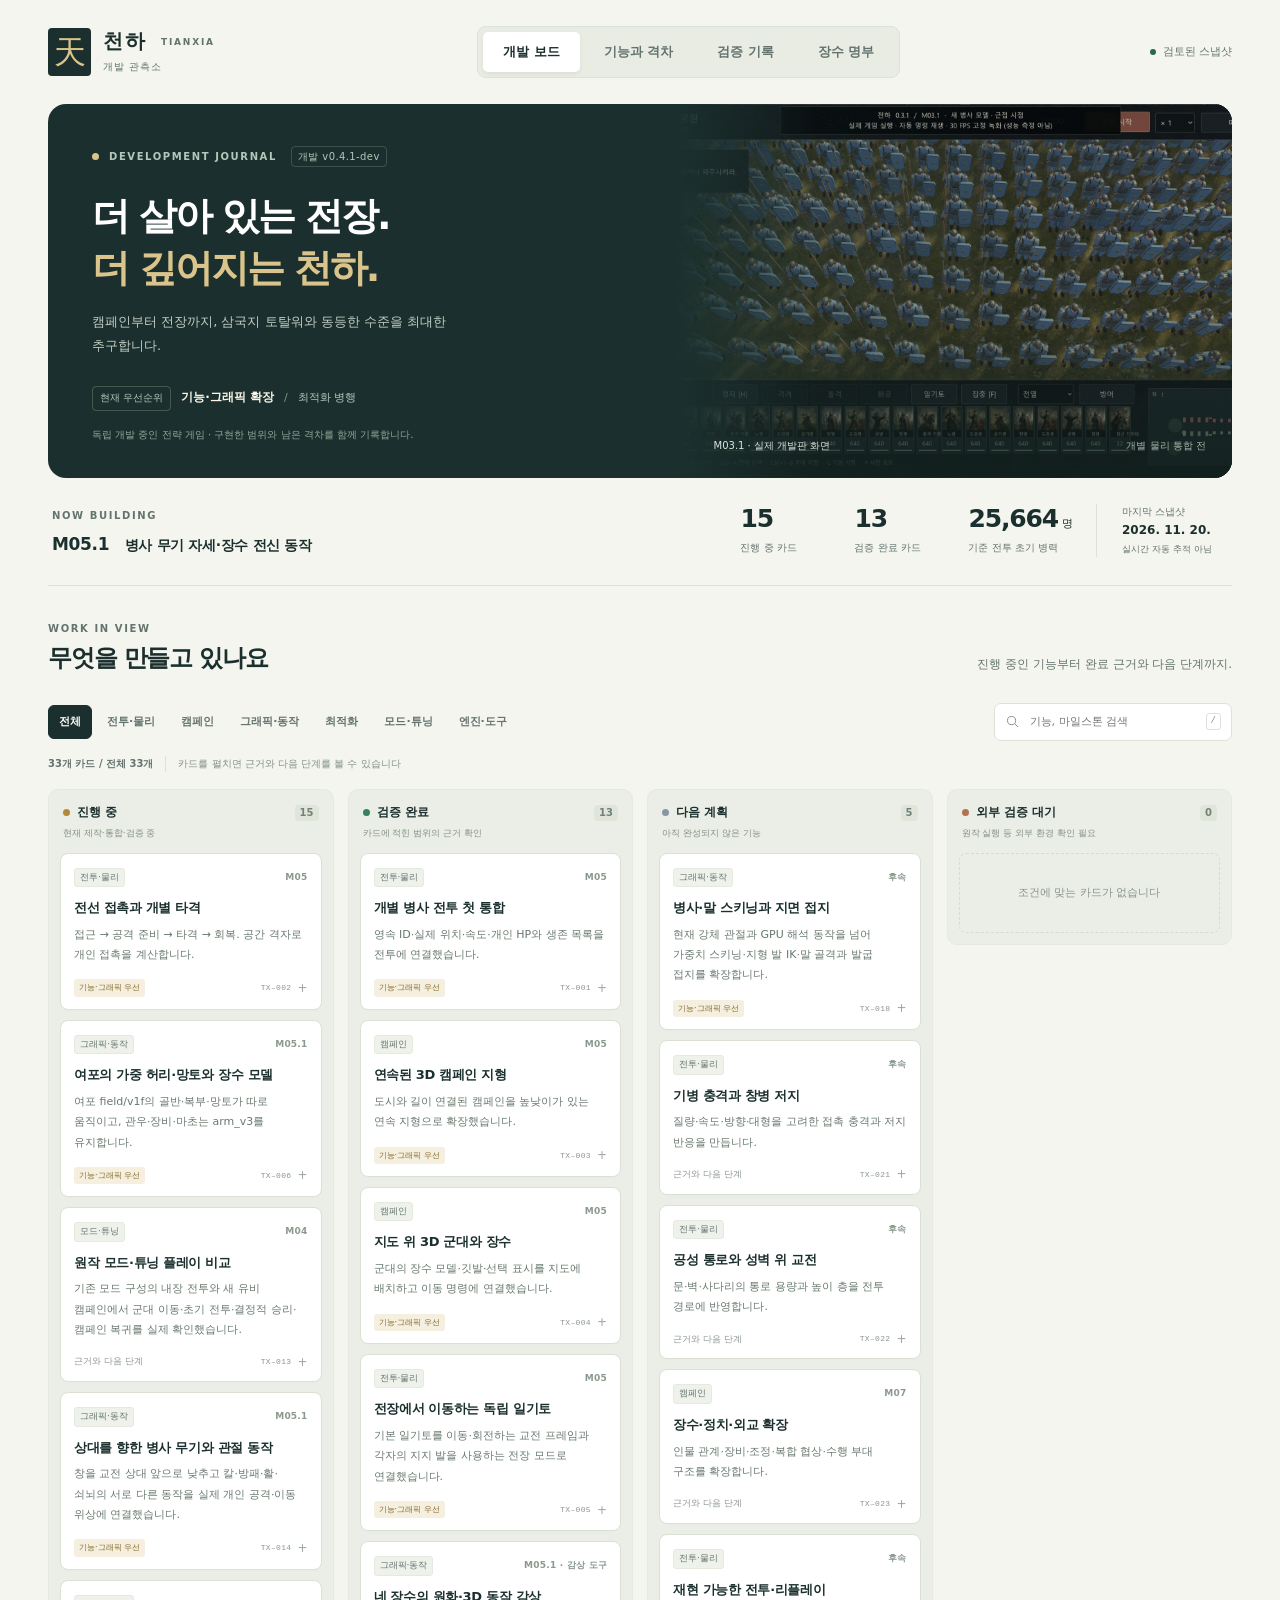
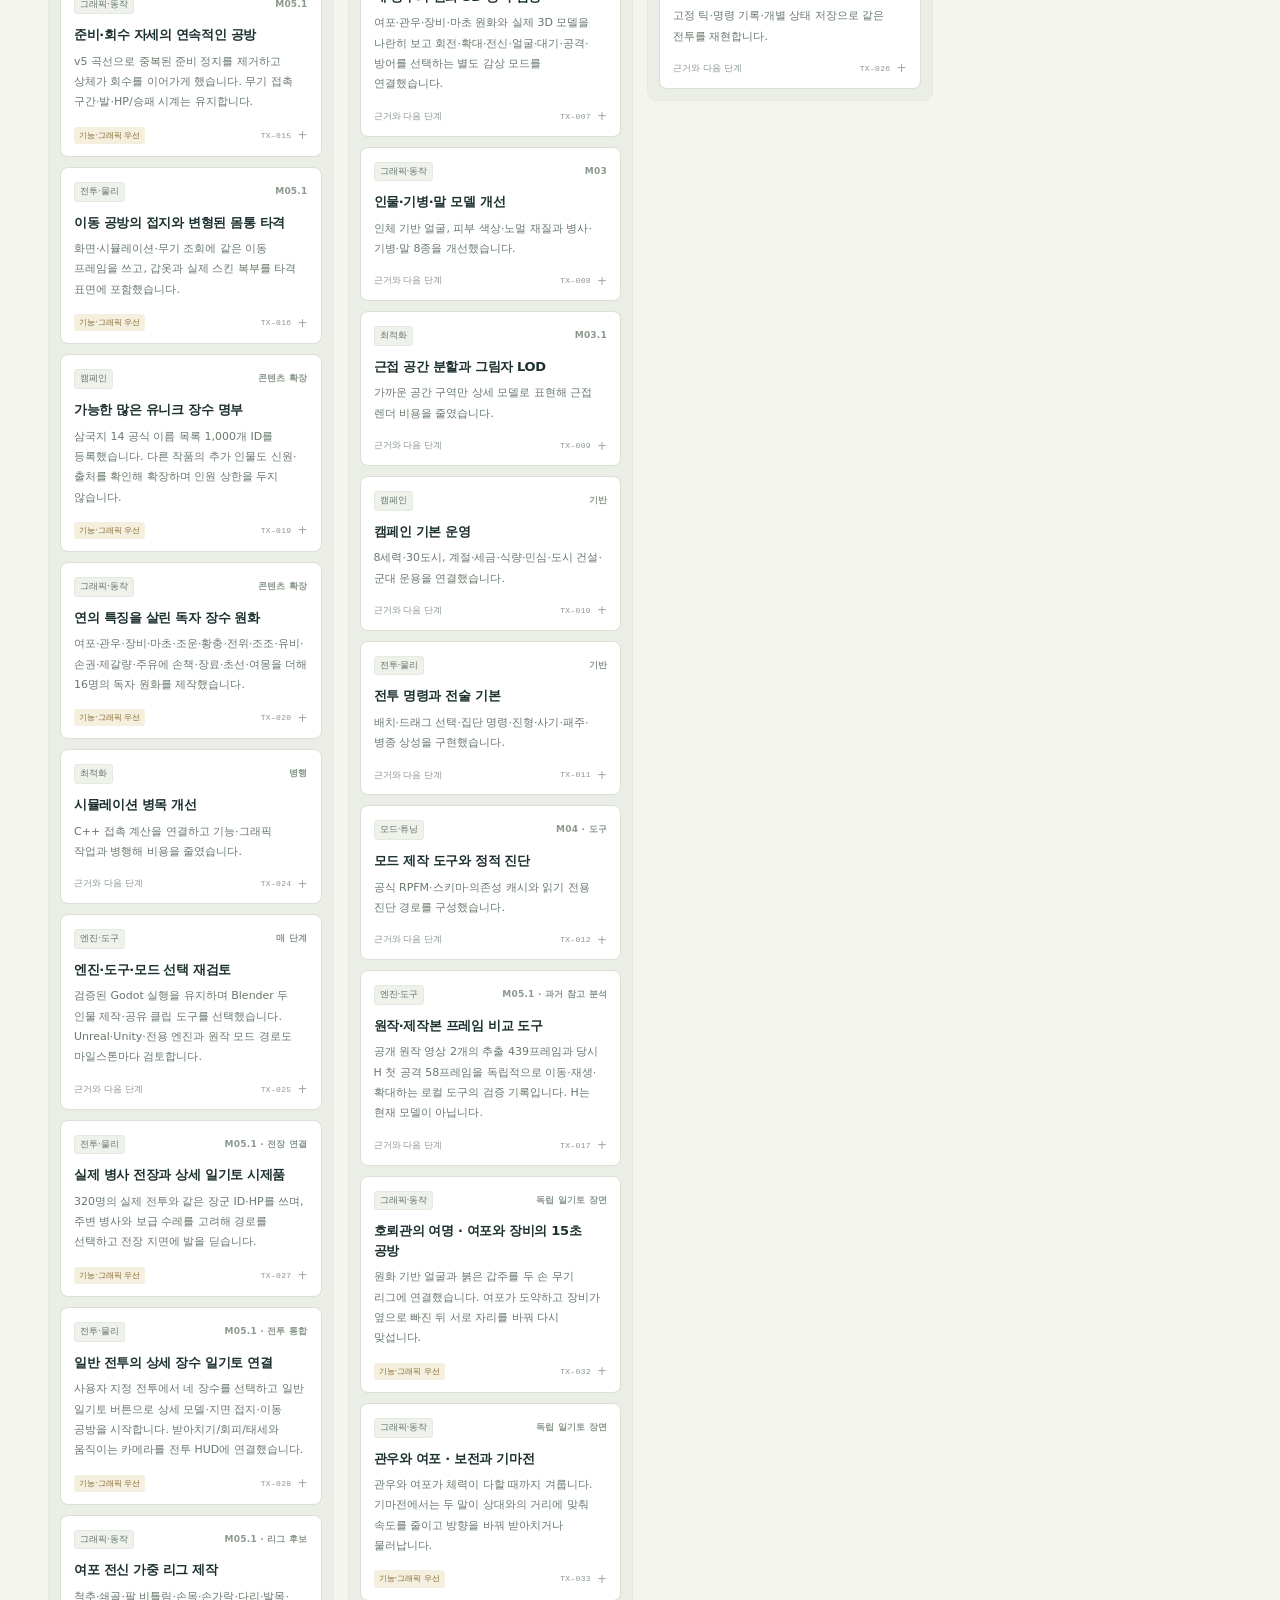
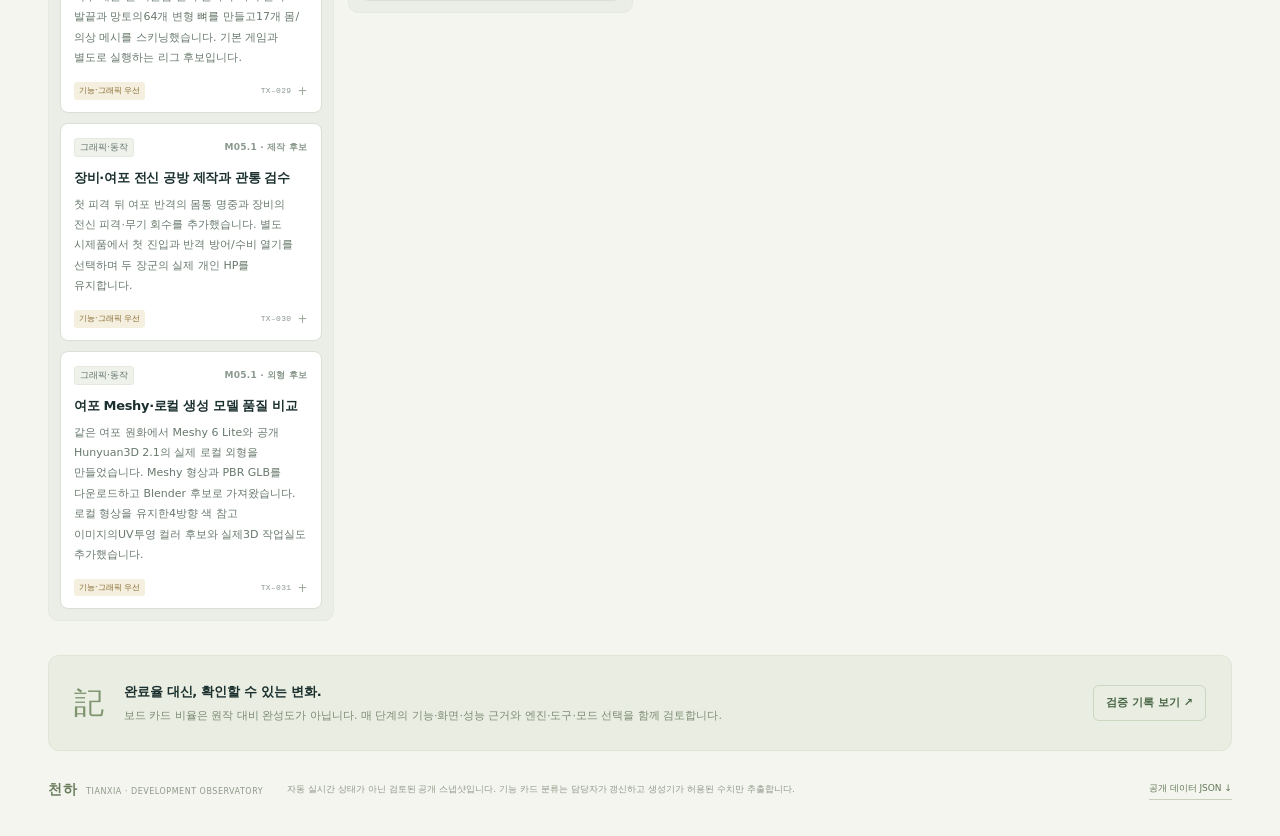
==== commit 20f8a9d9: "Document winner-driven duels and mounted engagement review" ====
--- a/index.html
+++ b/index.html
@@ -8,7 +8,7 @@
   <title>천하 — 개발 관측소</title>
   <link rel="icon" href="data:image/svg+xml,%3Csvg xmlns='http://www.w3.org/2000/svg' viewBox='0 0 64 64'%3E%3Crect width='64' height='64' rx='12' fill='%23152624'/%3E%3Ctext x='32' y='47' text-anchor='middle' font-size='44' fill='%23e8cf96'%3E天%3C/text%3E%3C/svg%3E">
   <link rel="stylesheet" href="styles.css">
-  <script defer src="monitor-data.js?v=20261120-qinglong"></script>
+  <script defer src="monitor-data.js?v=20261120-continuous-duel"></script>
   <script defer src="app.js?v=20260928-armv3"></script>
 </head>
 <body>
